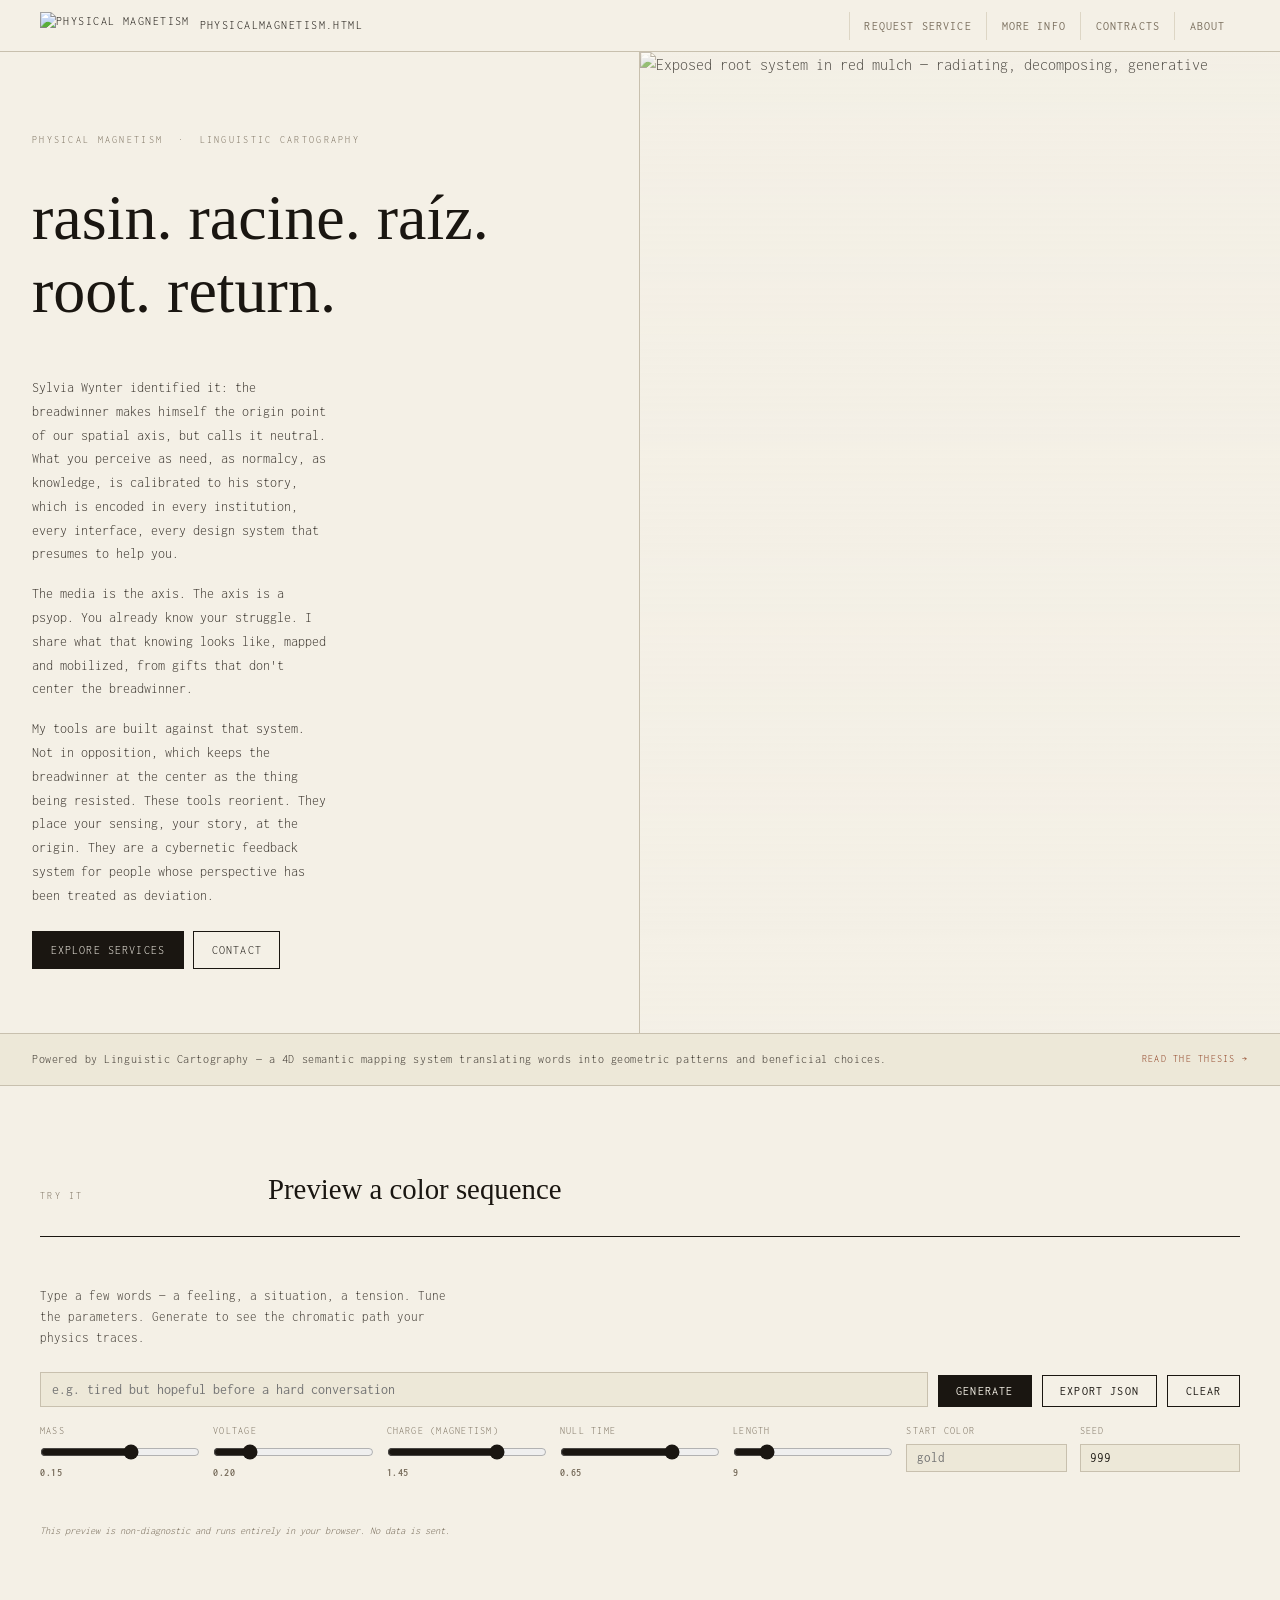
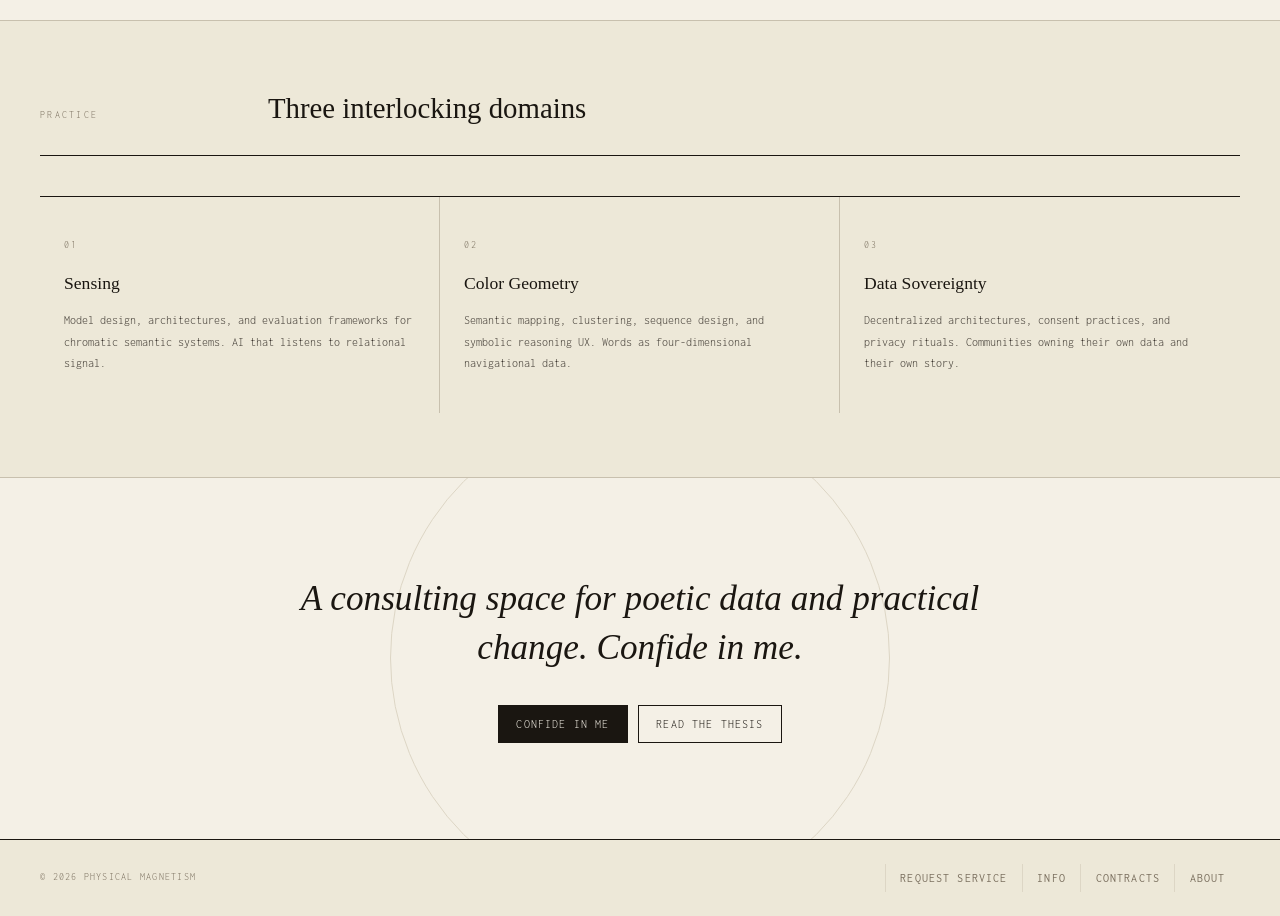
==== index.html @ ab00829f "Update index.html" ====
<!doctype html>
<html lang="en">
<head>
<meta charset="utf-8">
<title>Physical Magnetism — Linguistic Cartography for Co-Liberation</title>
<meta name="viewport" content="width=device-width, initial-scale=1">
<meta name="description" content="Cybernetic feedback systems and chromatic intelligence tools for bottom-up design. For researchers, cooperatives, and governance ecologies.">
<link rel="preconnect" href="https://fonts.googleapis.com">
<link rel="preconnect" href="https://fonts.gstatic.com" crossorigin>
<link href="https://fonts.googleapis.com/css2?family=Special+Elite&family=Inconsolata:wght@300;400;500;700&family=IM+Fell+English:ital@0;1&display=swap" rel="stylesheet">
<style>
  :root {
    --ink:        #1a1611;
    --ink-mid:    #3d3730;
    --ink-light:  #7a6f5e;
    --paper:      #f4f0e6;
    --paper-warm: #ede8d8;
    --rule:       #c8c0ae;
    --rule-thin:  #ddd6c5;
    --accent:     #8b3a1c;
    --accent-2:   #4a6741;
    --gap:        1px solid var(--rule-thin);
  }

  *, *::before, *::after { box-sizing: border-box; margin: 0; padding: 0; }
  html { font-size: 16px; background: var(--paper); color: var(--ink); scroll-behavior: smooth; }
  body { font-family: 'Inconsolata', monospace; font-weight: 300; line-height: 1.6; background: var(--paper); }

  /* ── HEADER ── */
  header { border-bottom: 1px solid var(--rule); padding: 0 2rem; }
  .header-inner {
    max-width: 1200px; margin: 0 auto;
    display: flex; align-items: center; justify-content: space-between; height: 3.2rem;
  }
  .logo {
    display: flex; align-items: center; gap: .6rem;
    text-decoration: none;
    font-family: 'Inconsolata', monospace; font-size: .75rem;
    letter-spacing: .12em; text-transform: uppercase; color: var(--ink);
  }
  .logo img { height: 28px; width: auto; }
  nav { display: flex; gap: 0; }
  .subnav { position: relative; }
  .subnavbtn, nav a {
    background: none; border: none; border-left: var(--gap);
    font-family: 'Inconsolata', monospace; font-size: .72rem;
    letter-spacing: .1em; text-transform: uppercase; color: var(--ink-light);
    cursor: pointer; padding: .5rem .9rem; text-decoration: none; display: block; white-space: nowrap;
  }
  .subnavbtn:hover, nav a:hover { color: var(--ink); }
  .subnav-content {
    display: none; position: absolute; top: 100%; left: 0;
    background: var(--paper-warm); border: 1px solid var(--rule); z-index: 99; min-width: 140px;
  }
  .subnav-content a { border-left: none; border-top: var(--gap); }
  .subnav:hover .subnav-content { display: block; }

  /* ── HOMEPAGE HERO ── */
  .home-hero {
    min-height: 88vh;
    display: grid;
    grid-template-columns: 1fr 1fr;
    border-bottom: 1px solid var(--rule);
    overflow: hidden;
    position: relative;
  }
  .home-hero-left {
    padding: 5rem 3rem 4rem 2rem;
    display: flex;
    flex-direction: column;
    justify-content: space-between;
    border-right: 1px solid var(--rule);
  }
  .home-hero-right {
    position: relative;
    overflow: hidden;
  }
  .home-hero-right img {
    width: 100%;
    height: 100%;
    object-fit: cover;
    object-position: center;
    filter: sepia(.3) contrast(1.05);
    opacity: .78;
  }
  .home-hero-right-overlay {
    position: absolute;
    inset: 0;
    background: linear-gradient(to bottom, rgba(244,240,230,.05) 0%, rgba(244,240,230,.55) 100%);
  }

  .home-label {
    font-size: .65rem; letter-spacing: .22em; text-transform: uppercase; color: var(--ink-light);
    margin-bottom: 2rem;
  }
  .home-hero h1 {
    font-family: 'IM Fell English', serif;
    font-size: clamp(2.2rem, 5vw, 4rem);
    font-weight: 400;
    line-height: 1.15;
    color: var(--ink);
  }
  .home-hero h1 em { font-style: italic; color: var(--accent); }

  .home-sub {
    margin-top: auto;
    padding-top: 3rem;
  }
  .home-sub p {
    font-size: .85rem;
    color: var(--ink-mid);
    line-height: 1.75;
    max-width: 42ch;
    margin-bottom: 1rem;
  }
  .btn {
    font-family: 'Inconsolata', monospace; font-size: .72rem;
    letter-spacing: .1em; text-transform: uppercase; text-decoration: none;
    padding: .55rem 1.1rem; border: 1px solid var(--ink); color: var(--ink);
    background: none; cursor: pointer; transition: background .15s, color .15s; display: inline-block;
  }
  .btn:hover { background: var(--ink); color: var(--paper); }
  .btn.primary { background: var(--ink); color: var(--paper); }
  .btn.primary:hover { background: var(--accent); border-color: var(--accent); }
  .cta-group { display: flex; flex-wrap: wrap; gap: .6rem; margin-top: 1.5rem; }

  /* ── THESIS BANNER ── */
  .thesis-band {
    border-bottom: 1px solid var(--rule);
    padding: 1rem 2rem;
    background: var(--paper-warm);
    display: flex;
    align-items: center;
    justify-content: space-between;
    gap: 2rem;
    flex-wrap: wrap;
  }
  .thesis-band p {
    font-size: .72rem;
    letter-spacing: .05em;
    color: var(--ink-mid);
  }
  .thesis-band a {
    font-size: .65rem;
    letter-spacing: .12em;
    text-transform: uppercase;
    color: var(--accent);
    text-decoration: none;
    white-space: nowrap;
  }
  .thesis-band a:hover { text-decoration: underline; }

  /* ── PREVIEW SECTION ── */
  .preview-section {
    padding: 5rem 2rem;
    border-bottom: 1px solid var(--rule);
  }
  .preview-inner { max-width: 1200px; margin: 0 auto; }
  .section-header {
    display: grid;
    grid-template-columns: 180px 1fr;
    gap: 3rem;
    align-items: baseline;
    margin-bottom: 3rem;
    padding-bottom: 1.5rem;
    border-bottom: 1px solid var(--ink);
  }
  .section-label {
    font-size: .65rem; letter-spacing: .22em; text-transform: uppercase; color: var(--ink-light);
  }
  .section-title {
    font-family: 'IM Fell English', serif;
    font-size: clamp(1.2rem, 2.5vw, 1.8rem);
    font-weight: 400;
    color: var(--ink);
  }

  /* oracle tool */
  .oracle-controls {
    display: grid;
    grid-template-columns: repeat(auto-fit, minmax(160px, 1fr));
    gap: .8rem;
    margin-bottom: 1.2rem;
  }
  label {
    display: flex; flex-direction: column;
    font-size: .65rem; letter-spacing: .12em; text-transform: uppercase;
    color: var(--ink-light); gap: .3rem;
  }
  input[type="range"] { width: 100%; accent-color: var(--ink); }
  input[type="text"], input[type="number"] {
    font-family: 'Inconsolata', monospace; font-size: .8rem;
    background: var(--paper-warm); border: 1px solid var(--rule);
    padding: .4rem .6rem; color: var(--ink); width: 100%;
  }
  input[type="text"]:focus, input[type="number"]:focus {
    outline: 1px solid var(--ink); border-color: var(--ink);
  }
  .input-row { display: flex; gap: .6rem; margin-bottom: 1rem; align-items: flex-end; }
  .input-row input[type="text"] { flex: 1; font-size: .85rem; padding: .55rem .7rem; }
  .val-badge {
    font-size: .65rem; color: var(--ink-light); font-weight: 700; letter-spacing: .05em;
  }
  #sequence {
    display: grid;
    grid-template-columns: repeat(11, 1fr);
    gap: 6px;
    margin-top: 1rem;
  }
  .seq-cell {
    height: 72px;
    border-radius: 3px;
    border: 1px solid rgba(0,0,0,.08);
    display: flex; align-items: flex-end; justify-content: center;
    padding-bottom: 6px;
  }
  .seq-cell span { font-size: .6rem; color: rgba(255,255,255,.7); text-shadow: 0 1px 2px rgba(0,0,0,.4); }
  #log {
    margin-top: .8rem; font-size: .65rem; color: var(--ink-light);
    white-space: pre-wrap; line-height: 1.7; max-height: 180px; overflow-y: auto;
  }
  .tool-note { font-size: .65rem; color: var(--ink-light); margin-top: .6rem; font-style: italic; }

  /* ── 3-COL INFO ── */
  .info-section {
    padding: 4rem 2rem;
    border-bottom: 1px solid var(--rule);
    background: var(--paper-warm);
  }
  .info-inner { max-width: 1200px; margin: 0 auto; }
  .info-grid {
    display: grid; grid-template-columns: repeat(3, 1fr); gap: 0;
    border-top: 1px solid var(--ink); margin-top: 2.5rem;
  }
  .info-card {
    padding: 2.5rem 1.5rem;
    border-right: 1px solid var(--rule);
  }
  .info-card:last-child { border-right: none; }
  .info-num {
    font-size: .62rem; letter-spacing: .2em; color: var(--ink-light); display: block; margin-bottom: 1rem;
  }
  .info-card h3 {
    font-family: 'IM Fell English', serif; font-size: 1.1rem; font-weight: 400;
    color: var(--ink); margin-bottom: .8rem;
  }
  .info-card p { font-size: .78rem; color: var(--ink-mid); line-height: 1.7; }

  /* ── BOTTOM CTA ── */
  .home-cta {
    padding: 6rem 2rem;
    text-align: center;
    position: relative;
    overflow: hidden;
  }
  /* Garnier-inspired geometry */
  .home-cta::before {
    content: '';
    position: absolute;
    left: 50%; top: 50%;
    transform: translate(-50%, -50%);
    width: 500px; height: 500px;
    border: 1px solid var(--rule-thin);
    border-radius: 50%;
    pointer-events: none;
  }
  .home-cta-text {
    font-family: 'IM Fell English', serif;
    font-size: clamp(1.3rem, 3vw, 2.2rem);
    font-weight: 400;
    font-style: italic;
    color: var(--ink);
    max-width: 680px;
    margin: 0 auto 2rem;
    line-height: 1.4;
    position: relative; z-index: 1;
  }
  .home-cta .cta-group { justify-content: center; position: relative; z-index: 1; }

  /* ── FOOTER ── */
  footer { border-top: 1px solid var(--ink); padding: 1.5rem 2rem; background: var(--paper-warm); }
  .footer-inner {
    max-width: 1200px; margin: 0 auto;
    display: flex; align-items: center; justify-content: space-between; flex-wrap: wrap; gap: 1rem;
  }
  .footer-meta { font-size: .65rem; letter-spacing: .12em; text-transform: uppercase; color: var(--ink-light); }
  footer nav { display: flex; flex-wrap: wrap; gap: 0; }

  /* ── RESPONSIVE ── */
  @media (max-width: 800px) {
    .home-hero { grid-template-columns: 1fr; min-height: auto; }
    .home-hero-right { height: 280px; }
    .home-hero-left { padding: 3rem 1.5rem; border-right: none; }
    .info-grid { grid-template-columns: 1fr; }
    .info-card { border-right: none; border-bottom: var(--gap); }
    .oracle-controls { grid-template-columns: 1fr 1fr; }
    .section-header { grid-template-columns: 1fr; gap: .5rem; }
  }

  /* fade-in entrance */
  @keyframes fadeUp { from { opacity: 0; transform: translateY(10px); } to { opacity: 1; transform: none; } }
  .home-label { animation: fadeUp .6s .1s both; }
  .home-hero h1 { animation: fadeUp .7s .2s both; }
  .home-sub { animation: fadeUp .7s .4s both; }
</style>
</head>
<body>

<!-- ── HEADER ── -->
<header>
  <div class="header-inner">
    <a class="logo" href="/physicalmagnetism.html/">
      <img src="./assets/img/la matriz root only.png" alt="Physical Magnetism">
      <span>physicalmagnetism.html</span>
    </a>
    <nav>
      <div class="subnav">
        <button class="subnavbtn">Request Service</button>
        <div class="subnav-content">
          <a href="/physicalmagnetism.html/consulting">Consulting</a>
        </div>
      </div>
      <div class="subnav">
        <button class="subnavbtn">More Info</button>
        <div class="subnav-content">
          <a href="/physicalmagnetism.html/api">API</a>
          <a href="/physicalmagnetism.html/thesis">Thesis</a>
        </div>
      </div>
      <div class="subnav">
        <button class="subnavbtn">Contracts</button>
        <div class="subnav-content">
          <a href="/physicalmagnetism.html/privacy">Privacy</a>
          <a href="/physicalmagnetism.html/terms">Terms</a>
          <a href="/physicalmagnetism.html/gnh-work-statement">Work Statement</a>
        </div>
      </div>
      <div class="subnav">
        <button class="subnavbtn">About</button>
        <div class="subnav-content">
          <a href="/physicalmagnetism.html/socials">Socials</a>
          <a href="/physicalmagnetism.html/contact">Contact</a>
        </div>
      </div>
    </nav>
  </div>
</header>

<!-- ── HERO ── -->
<section class="home-hero">
  <div class="home-hero-left">
    <div>
      <p class="home-label">Physical Magnetism &nbsp;·&nbsp; Linguistic Cartography</p>
      <h1>rasin. racine. raíz. root. return.</h1>
    </div>

    
 
    <div class="home-sub">
      <p>Sylvia Wynter identified it: the breadwinner makes himself the origin point of our spatial axis, but calls it neutral. What you perceive as need, as normalcy, as knowledge, is calibrated to his story, which is encoded in every institution, every interface, every design system that presumes to help you.</p>
      <p>The media is the axis. The axis is a psyop. You already know your struggle. I share what that knowing looks like, mapped and mobilized, from gifts that don't center the breadwinner.</p>
      <p>My tools are built against that system. Not in opposition, which keeps the breadwinner at the center as the thing being resisted. These tools reorient. They place your sensing, your story, at the origin. They are a cybernetic feedback system for people whose perspective has been treated as deviation.</p>
      <div class="cta-group">
        <a class="btn primary" href="/physicalmagnetism.html/consulting">Explore Services</a>
        <a class="btn" href="/physicalmagnetism.html/contact">Contact</a>
      </div>
    </div>
  </div>
  <div class="home-hero-right">
    <img src="./assets/img/root.jpeg" alt="Exposed root system in red mulch — radiating, decomposing, generative">
    <div class="home-hero-right-overlay"></div>
  </div>
</section>

<!-- ── THESIS BAND ── -->
<div class="thesis-band">
  <p>Powered by Linguistic Cartography — a 4D semantic mapping system translating words into geometric patterns and beneficial choices.</p>
  <a href="/physicalmagnetism.html/thesis">Read the Thesis →</a>
</div>

<!-- ── ORACLE PREVIEW ── -->
<section class="preview-section" id="preview">
  <div class="preview-inner">
    <div class="section-header">
      <span class="section-label">Try It</span>
      <h2 class="section-title">Preview a color sequence</h2>
    </div>

    <p style="font-size:.82rem; color:var(--ink-mid); margin-bottom:1.5rem; max-width:60ch;">
      Type a few words — a feeling, a situation, a tension. Tune the parameters. Generate to see the chromatic path your physics traces.
    </p>

    <div class="input-row">
      <input id="oracle-input" type="text" placeholder="e.g. tired but hopeful before a hard conversation" aria-label="Oracle input">
      <button class="btn primary" id="gen">Generate</button>
      <button class="btn" id="exportJson">Export JSON</button>
      <button class="btn" id="clear">Clear</button>
    </div>

    <div class="oracle-controls">
      <label>Mass<input id="mass" type="range" min="-1" max="1" step="0.05" value="0.15"><span class="val-badge" id="massVal">0.15</span></label>
      <label>Voltage<input id="voltage" type="range" min="0" max="1" step="0.05" value="0.20"><span class="val-badge" id="voltageVal">0.20</span></label>
      <label>Charge (magnetism)<input id="charge" type="range" min="0.1" max="2.0" step="0.05" value="1.45"><span class="val-badge" id="chargeVal">1.45</span></label>
      <label>Null Time<input id="nulltime" type="range" min="0" max="0.9" step="0.05" value="0.65"><span class="val-badge" id="nullVal">0.65</span></label>
      <label>Length<input id="length" type="range" min="4" max="32" step="1" value="9"><span class="val-badge" id="lenVal">9</span></label>
      <label>Start Color<input id="startColor" type="text" placeholder="gold"></label>
      <label>Seed<input id="seed" type="number" value="999" step="1" min="0" max="99999"></label>
    </div>

    <div id="sequence" aria-live="polite"></div>
    <pre id="log" class="meta"></pre>
    <p class="tool-note">This preview is non-diagnostic and runs entirely in your browser. No data is sent.</p>
  </div>
</section>

<!-- ── 3-COL INFO ── -->
<section class="info-section">
  <div class="info-inner">
    <div class="section-header" style="margin-bottom:0;">
      <span class="section-label">Practice</span>
      <h2 class="section-title">Three interlocking domains</h2>
    </div>
    <div class="info-grid">
      <div class="info-card">
        <span class="info-num">01</span>
        <h3>Sensing</h3>
        <p>Model design, architectures, and evaluation frameworks for chromatic semantic systems. AI that listens to relational signal.</p>
      </div>
      <div class="info-card">
        <span class="info-num">02</span>
        <h3>Color Geometry</h3>
        <p>Semantic mapping, clustering, sequence design, and symbolic reasoning UX. Words as four-dimensional navigational data.</p>
      </div>
      <div class="info-card">
        <span class="info-num">03</span>
        <h3>Data Sovereignty</h3>
        <p>Decentralized architectures, consent practices, and privacy rituals. Communities owning their own data and their own story.</p>
      </div>
    </div>
  </div>
</section>

<!-- ── CTA ── -->
<section class="home-cta">
  <p class="home-cta-text">A consulting space for poetic data and practical change. Confide in me.</p>
  <div class="cta-group">
    <a class="btn primary" href="/physicalmagnetism.html/consulting">Confide in me</a>
    <a class="btn" href="/physicalmagnetism.html/thesis">Read the thesis</a>
  </div>
</section>

<!-- ── FOOTER ── -->
<footer>
  <div class="footer-inner">
    <div class="footer-meta">© <span id="y"></span> Physical Magnetism</div>
    <nav>
      <div class="subnav">
        <button class="subnavbtn">Request Service</button>
        <div class="subnav-content"><a href="/physicalmagnetism.html/consulting">Consulting</a></div>
      </div>
      <div class="subnav">
        <button class="subnavbtn">Info</button>
        <div class="subnav-content">
          <a href="/physicalmagnetism.html/api">API</a>
          <a href="/physicalmagnetism.html/thesis">Thesis</a>
        </div>
      </div>
      <div class="subnav">
        <button class="subnavbtn">Contracts</button>
        <div class="subnav-content">
          <a href="/physicalmagnetism.html/privacy">Privacy</a>
          <a href="/physicalmagnetism.html/terms">Terms</a>
          <a href="/physicalmagnetism.html/gnh-work-statement">Work Statement</a>
        </div>
      </div>
      <div class="subnav">
        <button class="subnavbtn">About</button>
        <div class="subnav-content">
          <a href="/physicalmagnetism.html/socials">Socials</a>
          <a href="/physicalmagnetism.html/contact">Contact</a>
        </div>
      </div>
    </nav>
  </div>
</footer>

<script>
document.getElementById('y').textContent = new Date().getFullYear();

/* ── color engine (verbatim from original) ── */
const clamp = (x, a, b) => Math.min(b, Math.max(a, x));
function seededGen(seed){ let s = seed>>>0 || 1; return () => (s = (s*1664525 + 1013904223)>>>0)/4294967296; }
function rgbToHsv(r,g,b){
  r/=255; g/=255; b/=255;
  const mx=Math.max(r,g,b), mn=Math.min(r,g,b), d=mx-mn;
  let h=0;
  if(d!==0){ if(mx===r) h=((g-b)/d)%6; else if(mx===g) h=(b-r)/d+2; else h=(r-g)/d+4; h*=60; if(h<0) h+=360; }
  return [h, mx===0?0:d/mx, mx];
}
function hsvToRgb(h,s,v){
  h=(h%360+360)%360; const c=v*s, x=c*(1-Math.abs((h/60)%2-1)), m=v-c;
  let [r,g,b]=[0,0,0];
  if(h<60)[r,g,b]=[c,x,0]; else if(h<120)[r,g,b]=[x,c,0]; else if(h<180)[r,g,b]=[0,c,x];
  else if(h<240)[r,g,b]=[0,x,c]; else if(h<300)[r,g,b]=[x,0,c]; else[r,g,b]=[c,0,x];
  return [Math.round((r+m)*255),Math.round((g+m)*255),Math.round((b+m)*255)];
}
function applyMass([r,g,b],mass){ const [h,s,v]=rgbToHsv(r,g,b); return hsvToRgb(h,clamp(s*(1+.75*mass),0,1),clamp(v*(1+.5*mass),0,1)); }
function jaccard(a,b){ const A=new Set(a),B=new Set(b),U=new Set([...A,...B]).size,I=[...A].filter(x=>B.has(x)).length; return U?I/U:0; }
function hex(c){ return '#'+c.map(v=>v.toString(16).padStart(2,'0')).join(''); }

const SEM=[
  {name:'grey',rgb:[170,170,170],sent:.50,words:['precary','apposite']},
  {name:'pink',rgb:[250,0,90],sent:.62,words:['ambitious','exquisite']},
  {name:'gold',rgb:[250,200,0],sent:.00,words:['technocracy','lotiform']},
  {name:'nude',rgb:[250,180,120],sent:.55,words:['unextenuable','deft']},
  {name:'orange',rgb:[250,110,0],sent:.95,words:['blurry','artesian']},
  {name:'white',rgb:[255,255,255],sent:.00,words:['analeptical']},
  {name:'blue',rgb:[0,0,255],sent:.90,words:['photopathy','intelligent']},
  {name:'green',rgb:[0,255,0],sent:.65,words:['bulbous','heroic']},
  {name:'red',rgb:[255,0,0],sent:.45,words:['apophantic','candid']},
  {name:'black',rgb:[0,0,0],sent:.00,words:['swabble']},
  {name:'brown',rgb:[180,50,0],sent:.44,words:['notable','submissive']},
  {name:'yellow',rgb:[255,255,0],sent:.50,words:['authority']},
  {name:'purple',rgb:[180,50,255],sent:.68,words:['brave','imaginative']},
];
const maxAbs=Math.max(...SEM.map(s=>Math.abs(s.sent)));
SEM.forEach(s=>s.sentN=maxAbs?(s.sent/maxAbs):0);

function similarity(i,j,alpha=.6){ const ds=Math.abs(SEM[i].sentN-SEM[j].sentN); return alpha*(1-ds)+(1-alpha)*jaccard(SEM[i].words,SEM[j].words); }
function neutralIdx(){ const set=new Set(['grey','gray','white','nude','beige']); let idx=SEM.map((c,i)=>set.has(c.name)?i:-1).filter(i=>i>=0); if(!idx.length){ idx=SEM.map((c,i)=>[i,Math.abs(c.sentN)]).sort((a,b)=>a[1]-b[1]).map(x=>x[0]).slice(0,5); } return idx; }
function chooseNext(cur,charge,rng){ const sims=SEM.map((_,j)=>similarity(cur,j)); const attr=sims.map((s,k)=>k===cur?0:charge/Math.max(1-s,1e-3)); const wSum=attr.reduce((a,b)=>a+Math.max(0,b),0); if(!wSum) return Math.floor(rng()*SEM.length); let r=rng()*wSum; for(let j=0;j<attr.length;j++){ r-=Math.max(0,attr[j]); if(r<=0) return j; } return SEM.length-1; }
function generate({length=11,seed=7,mass=.15,voltage=.2,charge=1.45,nullTime=.65,startColor=''}={}){
  const rng=seededGen(seed); let start=SEM.findIndex(c=>c.name===String(startColor).trim().toLowerCase()); if(start<0) start=SEM.map((c,i)=>[i,Math.abs(c.sentN)]).sort((a,b)=>a[1]-b[1])[0][0]; const neutrals=neutralIdx(); const seq=[]; let cur=start;
  for(let t=0;t<length;t++){ const row=SEM[cur]; seq.push({t,name:row.name,rgb:applyMass(row.rgb,mass),sentiment:row.sent,words:row.words}); const pRest=nullTime*(1-Math.abs(row.sentN)); if(rng()<pRest){ const ni=neutrals[Math.floor(rng()*neutrals.length)]; const nr=SEM[ni]; seq.push({t:t+.5,name:nr.name,rgb:applyMass(nr.rgb,mass*.2),sentiment:nr.sent,words:nr.words,rest:true}); } cur=chooseNext(cur,charge*(1+.4*voltage),rng); }
  return seq;
}

const el=id=>document.getElementById(id);
const seqEl=el('sequence'),logEl=el('log');
const mass=el('mass'),voltage=el('voltage'),charge=el('charge'),nulltime=el('nulltime'),len=el('length'),seed=el('seed'),startColor=el('startColor'),input=el('oracle-input');

function syncVals(){
  el('massVal').textContent=Number(mass.value).toFixed(2);
  el('voltageVal').textContent=Number(voltage.value).toFixed(2);
  el('chargeVal').textContent=Number(charge.value).toFixed(2);
  el('nullVal').textContent=Number(nulltime.value).toFixed(2);
  el('lenVal').textContent=String(len.value);
}
['input','change'].forEach(e=>[mass,voltage,charge,nulltime,len].forEach(c=>c.addEventListener(e,syncVals)));
syncVals();

let lastSeq=null;
function render(seq){
  lastSeq=seq;
  seqEl.style.gridTemplateColumns=`repeat(${Math.max(11,seq.length)},1fr)`;
  seqEl.innerHTML='';
  seq.forEach((s,i)=>{
    const cell=document.createElement('div');
    cell.className='seq-cell';
    cell.style.background=hex(s.rgb);
    cell.title=`${i+1} — ${s.name}${s.rest?' (rest)':''} — S ${s.sentiment.toFixed(2)}`;
    const cap=document.createElement('span');
    cap.textContent=i+1;
    cell.appendChild(cap);
    seqEl.appendChild(cell);
  });
  logEl.textContent=seq.slice(0,20).map((s,i)=>`${String(i).padStart(2,'0')} — ${s.name}${s.rest?' (rest)':''} — ${hex(s.rgb)}`).join('\n');
}
function run(){
  const seedFromText=txt=>{ let h=2166136261>>>0; for(let i=0;i<txt.length;i++){h^=txt.charCodeAt(i);h=Math.imul(h,16777619);} return h>>>0; };
  const seedVal=String(seed.value||'').trim().length?Number(seed.value):seedFromText(input.value||'');
  render(generate({length:Number(len.value),seed:seedVal,mass:Number(mass.value),voltage:Number(voltage.value),charge:Number(charge.value),nullTime:Number(nulltime.value),startColor:startColor.value||''}));
}
el('gen').addEventListener('click',run);
input.addEventListener('keydown',e=>{if(e.key==='Enter')run();});
el('clear').addEventListener('click',()=>{seqEl.innerHTML='';logEl.textContent='';input.value='';lastSeq=null;});
el('exportJson').addEventListener('click',()=>{
  if(!lastSeq){logEl.textContent='Generate a sequence first.';return;}
  const s=JSON.stringify({version:1,engine:'magnetism-to-color(js)',sequence:lastSeq},null,2);
  navigator.clipboard?.writeText(s).catch(()=>{});
  const blob=new Blob([s],{type:'application/json'});
  const url=URL.createObjectURL(blob);
  const a=document.createElement('a');a.href=url;a.download='lamatriz_sequence.json';
  document.body.appendChild(a);a.click();a.remove();URL.revokeObjectURL(url);
  logEl.textContent='Exported JSON (copied to clipboard + downloaded).';
});
</script>
</body>
</html>
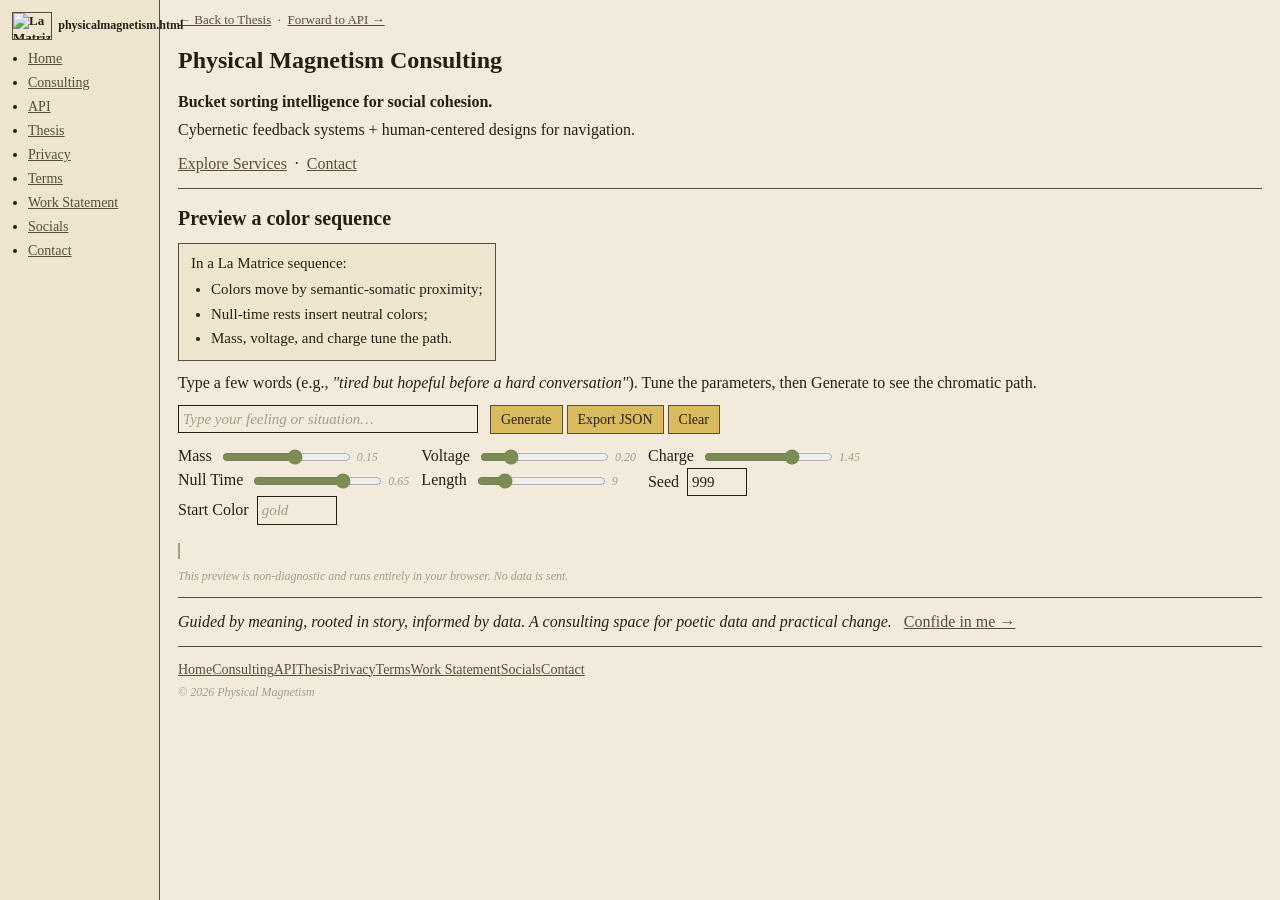
==== commit 2af35c61: "Update index.html" ====
--- a/index.html
+++ b/index.html
@@ -1,495 +1,131 @@
-<!doctype html>
+<!DOCTYPE html>
 <html lang="en">
 <head>
-<meta charset="utf-8">
-<title>Physical Magnetism — Linguistic Cartography for Co-Liberation</title>
-<meta name="viewport" content="width=device-width, initial-scale=1">
-<meta name="description" content="Cybernetic feedback systems and chromatic intelligence tools for bottom-up design. For researchers, cooperatives, and governance ecologies.">
-<link rel="preconnect" href="https://fonts.googleapis.com">
-<link rel="preconnect" href="https://fonts.gstatic.com" crossorigin>
-<link href="https://fonts.googleapis.com/css2?family=Special+Elite&family=Inconsolata:wght@300;400;500;700&family=IM+Fell+English:ital@0;1&display=swap" rel="stylesheet">
-<style>
-  :root {
-    --ink:        #1a1611;
-    --ink-mid:    #3d3730;
-    --ink-light:  #7a6f5e;
-    --paper:      #f4f0e6;
-    --paper-warm: #ede8d8;
-    --rule:       #c8c0ae;
-    --rule-thin:  #ddd6c5;
-    --accent:     #8b3a1c;
-    --accent-2:   #4a6741;
-    --gap:        1px solid var(--rule-thin);
-  }
-
-  *, *::before, *::after { box-sizing: border-box; margin: 0; padding: 0; }
-  html { font-size: 16px; background: var(--paper); color: var(--ink); scroll-behavior: smooth; }
-  body { font-family: 'Inconsolata', monospace; font-weight: 300; line-height: 1.6; background: var(--paper); }
-
-  /* ── HEADER ── */
-  header { border-bottom: 1px solid var(--rule); padding: 0 2rem; }
-  .header-inner {
-    max-width: 1200px; margin: 0 auto;
-    display: flex; align-items: center; justify-content: space-between; height: 3.2rem;
-  }
-  .logo {
-    display: flex; align-items: center; gap: .6rem;
-    text-decoration: none;
-    font-family: 'Inconsolata', monospace; font-size: .75rem;
-    letter-spacing: .12em; text-transform: uppercase; color: var(--ink);
-  }
-  .logo img { height: 28px; width: auto; }
-  nav { display: flex; gap: 0; }
-  .subnav { position: relative; }
-  .subnavbtn, nav a {
-    background: none; border: none; border-left: var(--gap);
-    font-family: 'Inconsolata', monospace; font-size: .72rem;
-    letter-spacing: .1em; text-transform: uppercase; color: var(--ink-light);
-    cursor: pointer; padding: .5rem .9rem; text-decoration: none; display: block; white-space: nowrap;
-  }
-  .subnavbtn:hover, nav a:hover { color: var(--ink); }
-  .subnav-content {
-    display: none; position: absolute; top: 100%; left: 0;
-    background: var(--paper-warm); border: 1px solid var(--rule); z-index: 99; min-width: 140px;
-  }
-  .subnav-content a { border-left: none; border-top: var(--gap); }
-  .subnav:hover .subnav-content { display: block; }
-
-  /* ── HOMEPAGE HERO ── */
-  .home-hero {
-    min-height: 88vh;
-    display: grid;
-    grid-template-columns: 1fr 1fr;
-    border-bottom: 1px solid var(--rule);
-    overflow: hidden;
-    position: relative;
-  }
-  .home-hero-left {
-    padding: 5rem 3rem 4rem 2rem;
-    display: flex;
-    flex-direction: column;
-    justify-content: space-between;
-    border-right: 1px solid var(--rule);
-  }
-  .home-hero-right {
-    position: relative;
-    overflow: hidden;
-  }
-  .home-hero-right img {
-    width: 100%;
-    height: 100%;
-    object-fit: cover;
-    object-position: center;
-    filter: sepia(.3) contrast(1.05);
-    opacity: .78;
-  }
-  .home-hero-right-overlay {
-    position: absolute;
-    inset: 0;
-    background: linear-gradient(to bottom, rgba(244,240,230,.05) 0%, rgba(244,240,230,.55) 100%);
-  }
-
-  .home-label {
-    font-size: .65rem; letter-spacing: .22em; text-transform: uppercase; color: var(--ink-light);
-    margin-bottom: 2rem;
-  }
-  .home-hero h1 {
-    font-family: 'IM Fell English', serif;
-    font-size: clamp(2.2rem, 5vw, 4rem);
-    font-weight: 400;
-    line-height: 1.15;
-    color: var(--ink);
-  }
-  .home-hero h1 em { font-style: italic; color: var(--accent); }
-
-  .home-sub {
-    margin-top: auto;
-    padding-top: 3rem;
-  }
-  .home-sub p {
-    font-size: .85rem;
-    color: var(--ink-mid);
-    line-height: 1.75;
-    max-width: 42ch;
-    margin-bottom: 1rem;
-  }
-  .btn {
-    font-family: 'Inconsolata', monospace; font-size: .72rem;
-    letter-spacing: .1em; text-transform: uppercase; text-decoration: none;
-    padding: .55rem 1.1rem; border: 1px solid var(--ink); color: var(--ink);
-    background: none; cursor: pointer; transition: background .15s, color .15s; display: inline-block;
-  }
-  .btn:hover { background: var(--ink); color: var(--paper); }
-  .btn.primary { background: var(--ink); color: var(--paper); }
-  .btn.primary:hover { background: var(--accent); border-color: var(--accent); }
-  .cta-group { display: flex; flex-wrap: wrap; gap: .6rem; margin-top: 1.5rem; }
-
-  /* ── THESIS BANNER ── */
-  .thesis-band {
-    border-bottom: 1px solid var(--rule);
-    padding: 1rem 2rem;
-    background: var(--paper-warm);
-    display: flex;
-    align-items: center;
-    justify-content: space-between;
-    gap: 2rem;
-    flex-wrap: wrap;
-  }
-  .thesis-band p {
-    font-size: .72rem;
-    letter-spacing: .05em;
-    color: var(--ink-mid);
-  }
-  .thesis-band a {
-    font-size: .65rem;
-    letter-spacing: .12em;
-    text-transform: uppercase;
-    color: var(--accent);
-    text-decoration: none;
-    white-space: nowrap;
-  }
-  .thesis-band a:hover { text-decoration: underline; }
-
-  /* ── PREVIEW SECTION ── */
-  .preview-section {
-    padding: 5rem 2rem;
-    border-bottom: 1px solid var(--rule);
-  }
-  .preview-inner { max-width: 1200px; margin: 0 auto; }
-  .section-header {
-    display: grid;
-    grid-template-columns: 180px 1fr;
-    gap: 3rem;
-    align-items: baseline;
-    margin-bottom: 3rem;
-    padding-bottom: 1.5rem;
-    border-bottom: 1px solid var(--ink);
-  }
-  .section-label {
-    font-size: .65rem; letter-spacing: .22em; text-transform: uppercase; color: var(--ink-light);
-  }
-  .section-title {
-    font-family: 'IM Fell English', serif;
-    font-size: clamp(1.2rem, 2.5vw, 1.8rem);
-    font-weight: 400;
-    color: var(--ink);
-  }
-
-  /* oracle tool */
-  .oracle-controls {
-    display: grid;
-    grid-template-columns: repeat(auto-fit, minmax(160px, 1fr));
-    gap: .8rem;
-    margin-bottom: 1.2rem;
-  }
-  label {
-    display: flex; flex-direction: column;
-    font-size: .65rem; letter-spacing: .12em; text-transform: uppercase;
-    color: var(--ink-light); gap: .3rem;
-  }
-  input[type="range"] { width: 100%; accent-color: var(--ink); }
-  input[type="text"], input[type="number"] {
-    font-family: 'Inconsolata', monospace; font-size: .8rem;
-    background: var(--paper-warm); border: 1px solid var(--rule);
-    padding: .4rem .6rem; color: var(--ink); width: 100%;
-  }
-  input[type="text"]:focus, input[type="number"]:focus {
-    outline: 1px solid var(--ink); border-color: var(--ink);
-  }
-  .input-row { display: flex; gap: .6rem; margin-bottom: 1rem; align-items: flex-end; }
-  .input-row input[type="text"] { flex: 1; font-size: .85rem; padding: .55rem .7rem; }
-  .val-badge {
-    font-size: .65rem; color: var(--ink-light); font-weight: 700; letter-spacing: .05em;
-  }
-  #sequence {
-    display: grid;
-    grid-template-columns: repeat(11, 1fr);
-    gap: 6px;
-    margin-top: 1rem;
-  }
-  .seq-cell {
-    height: 72px;
-    border-radius: 3px;
-    border: 1px solid rgba(0,0,0,.08);
-    display: flex; align-items: flex-end; justify-content: center;
-    padding-bottom: 6px;
-  }
-  .seq-cell span { font-size: .6rem; color: rgba(255,255,255,.7); text-shadow: 0 1px 2px rgba(0,0,0,.4); }
-  #log {
-    margin-top: .8rem; font-size: .65rem; color: var(--ink-light);
-    white-space: pre-wrap; line-height: 1.7; max-height: 180px; overflow-y: auto;
-  }
-  .tool-note { font-size: .65rem; color: var(--ink-light); margin-top: .6rem; font-style: italic; }
-
-  /* ── 3-COL INFO ── */
-  .info-section {
-    padding: 4rem 2rem;
-    border-bottom: 1px solid var(--rule);
-    background: var(--paper-warm);
-  }
-  .info-inner { max-width: 1200px; margin: 0 auto; }
-  .info-grid {
-    display: grid; grid-template-columns: repeat(3, 1fr); gap: 0;
-    border-top: 1px solid var(--ink); margin-top: 2.5rem;
-  }
-  .info-card {
-    padding: 2.5rem 1.5rem;
-    border-right: 1px solid var(--rule);
-  }
-  .info-card:last-child { border-right: none; }
-  .info-num {
-    font-size: .62rem; letter-spacing: .2em; color: var(--ink-light); display: block; margin-bottom: 1rem;
-  }
-  .info-card h3 {
-    font-family: 'IM Fell English', serif; font-size: 1.1rem; font-weight: 400;
-    color: var(--ink); margin-bottom: .8rem;
-  }
-  .info-card p { font-size: .78rem; color: var(--ink-mid); line-height: 1.7; }
-
-  /* ── BOTTOM CTA ── */
-  .home-cta {
-    padding: 6rem 2rem;
-    text-align: center;
-    position: relative;
-    overflow: hidden;
-  }
-  /* Garnier-inspired geometry */
-  .home-cta::before {
-    content: '';
-    position: absolute;
-    left: 50%; top: 50%;
-    transform: translate(-50%, -50%);
-    width: 500px; height: 500px;
-    border: 1px solid var(--rule-thin);
-    border-radius: 50%;
-    pointer-events: none;
-  }
-  .home-cta-text {
-    font-family: 'IM Fell English', serif;
-    font-size: clamp(1.3rem, 3vw, 2.2rem);
-    font-weight: 400;
-    font-style: italic;
-    color: var(--ink);
-    max-width: 680px;
-    margin: 0 auto 2rem;
-    line-height: 1.4;
-    position: relative; z-index: 1;
-  }
-  .home-cta .cta-group { justify-content: center; position: relative; z-index: 1; }
-
-  /* ── FOOTER ── */
-  footer { border-top: 1px solid var(--ink); padding: 1.5rem 2rem; background: var(--paper-warm); }
-  .footer-inner {
-    max-width: 1200px; margin: 0 auto;
-    display: flex; align-items: center; justify-content: space-between; flex-wrap: wrap; gap: 1rem;
-  }
-  .footer-meta { font-size: .65rem; letter-spacing: .12em; text-transform: uppercase; color: var(--ink-light); }
-  footer nav { display: flex; flex-wrap: wrap; gap: 0; }
-
-  /* ── RESPONSIVE ── */
-  @media (max-width: 800px) {
-    .home-hero { grid-template-columns: 1fr; min-height: auto; }
-    .home-hero-right { height: 280px; }
-    .home-hero-left { padding: 3rem 1.5rem; border-right: none; }
-    .info-grid { grid-template-columns: 1fr; }
-    .info-card { border-right: none; border-bottom: var(--gap); }
-    .oracle-controls { grid-template-columns: 1fr 1fr; }
-    .section-header { grid-template-columns: 1fr; gap: .5rem; }
-  }
-
-  /* fade-in entrance */
-  @keyframes fadeUp { from { opacity: 0; transform: translateY(10px); } to { opacity: 1; transform: none; } }
-  .home-label { animation: fadeUp .6s .1s both; }
-  .home-hero h1 { animation: fadeUp .7s .2s both; }
-  .home-sub { animation: fadeUp .7s .4s both; }
-</style>
+  <meta charset="UTF-8">
+  <meta name="viewport" content="width=device-width, initial-scale=1.0">
+  <title>Physical Magnetism Consulting</title>
+  <link rel="stylesheet" href="https://cdnjs.cloudflare.com/ajax/libs/font-awesome/4.7.0/css/font-awesome.min.css">
+  <link rel="stylesheet" href="assets/css/style.css">
 </head>
 <body>
 
-<!-- ── HEADER ── -->
-<header>
-  <div class="header-inner">
+<div class="page-wrap">
+
+  <!-- SIDEBAR NAV -->
+  <header>
     <a class="logo" href="/physicalmagnetism.html/">
-      <img src="./assets/img/la matriz root only.png" alt="Physical Magnetism">
+      <img src="./assets/img/la matriz root only.png" alt="La Matriz logo">
       <span>physicalmagnetism.html</span>
     </a>
-    <nav>
-      <div class="subnav">
-        <button class="subnavbtn">Request Service</button>
-        <div class="subnav-content">
-          <a href="/physicalmagnetism.html/consulting">Consulting</a>
-        </div>
-      </div>
-      <div class="subnav">
-        <button class="subnavbtn">More Info</button>
-        <div class="subnav-content">
-          <a href="/physicalmagnetism.html/api">API</a>
-          <a href="/physicalmagnetism.html/thesis">Thesis</a>
-        </div>
-      </div>
-      <div class="subnav">
-        <button class="subnavbtn">Contracts</button>
-        <div class="subnav-content">
-          <a href="/physicalmagnetism.html/privacy">Privacy</a>
-          <a href="/physicalmagnetism.html/terms">Terms</a>
-          <a href="/physicalmagnetism.html/gnh-work-statement">Work Statement</a>
-        </div>
-      </div>
-      <div class="subnav">
-        <button class="subnavbtn">About</button>
-        <div class="subnav-content">
-          <a href="/physicalmagnetism.html/socials">Socials</a>
-          <a href="/physicalmagnetism.html/contact">Contact</a>
-        </div>
-      </div>
-    </nav>
-  </div>
-</header>
-
-<!-- ── HERO ── -->
-<section class="home-hero">
-  <div class="home-hero-left">
-    <div>
-      <p class="home-label">Physical Magnetism &nbsp;·&nbsp; Linguistic Cartography</p>
-      <h1>rasin. racine. raíz. root. return.</h1>
+    <ul id="primaryNav">
+      <li><a href="/physicalmagnetism.html/">Home</a></li>
+      <li><a href="/physicalmagnetism.html/consulting">Consulting</a></li>
+      <li><a href="/physicalmagnetism.html/api">API</a></li>
+      <li><a href="/physicalmagnetism.html/thesis">Thesis</a></li>
+      <li><a href="/physicalmagnetism.html/privacy">Privacy</a></li>
+      <li><a href="/physicalmagnetism.html/terms">Terms</a></li>
+      <li><a href="/physicalmagnetism.html/gnh-work-statement">Work Statement</a></li>
+      <li><a href="/physicalmagnetism.html/socials">Socials</a></li>
+      <li><a href="/physicalmagnetism.html/contact">Contact</a></li>
+    </ul>
+  </header>
+
+  <!-- MAIN CONTENT -->
+  <main>
+
+    <div class="breadcrumb">
+      <a href="/physicalmagnetism.html/thesis">← Back to Thesis</a>
+      &nbsp;·&nbsp;
+      <a href="/physicalmagnetism.html/api">Forward to API →</a>
     </div>
 
-    
- 
-    <div class="home-sub">
-      <p>Sylvia Wynter identified it: the breadwinner makes himself the origin point of our spatial axis, but calls it neutral. What you perceive as need, as normalcy, as knowledge, is calibrated to his story, which is encoded in every institution, every interface, every design system that presumes to help you.</p>
-      <p>The media is the axis. The axis is a psyop. You already know your struggle. I share what that knowing looks like, mapped and mobilized, from gifts that don't center the breadwinner.</p>
-      <p>My tools are built against that system. Not in opposition, which keeps the breadwinner at the center as the thing being resisted. These tools reorient. They place your sensing, your story, at the origin. They are a cybernetic feedback system for people whose perspective has been treated as deviation.</p>
-      <div class="cta-group">
-        <a class="btn primary" href="/physicalmagnetism.html/consulting">Explore Services</a>
-        <a class="btn" href="/physicalmagnetism.html/contact">Contact</a>
-      </div>
+    <h1>Physical Magnetism Consulting</h1>
+    <h3>Bucket sorting intelligence for social cohesion.</h3>
+    <p>Cybernetic feedback systems + human-centered designs for navigation.</p>
+
+    <p>
+      <a href="/physicalmagnetism.html/consulting">Explore Services</a>
+      &nbsp;·&nbsp;
+      <a href="/physicalmagnetism.html/contact">Contact</a>
+    </p>
+
+    <hr>
+
+    <h2>Preview a color sequence</h2>
+
+    <div class="infobox">
+      In a La Matrice sequence:
+      <ul>
+        <li>Colors move by semantic-somatic proximity;</li>
+        <li>Null-time rests insert neutral colors;</li>
+        <li>Mass, voltage, and charge tune the path.</li>
+      </ul>
     </div>
-  </div>
-  <div class="home-hero-right">
-    <img src="./assets/img/root.jpeg" alt="Exposed root system in red mulch — radiating, decomposing, generative">
-    <div class="home-hero-right-overlay"></div>
-  </div>
-</section>
-
-<!-- ── THESIS BAND ── -->
-<div class="thesis-band">
-  <p>Powered by Linguistic Cartography — a 4D semantic mapping system translating words into geometric patterns and beneficial choices.</p>
-  <a href="/physicalmagnetism.html/thesis">Read the Thesis →</a>
-</div>
-
-<!-- ── ORACLE PREVIEW ── -->
-<section class="preview-section" id="preview">
-  <div class="preview-inner">
-    <div class="section-header">
-      <span class="section-label">Try It</span>
-      <h2 class="section-title">Preview a color sequence</h2>
-    </div>
-
-    <p style="font-size:.82rem; color:var(--ink-mid); margin-bottom:1.5rem; max-width:60ch;">
-      Type a few words — a feeling, a situation, a tension. Tune the parameters. Generate to see the chromatic path your physics traces.
+
+    <p>Type a few words (e.g., <i>"tired but hopeful before a hard conversation"</i>).
+    Tune the parameters, then Generate to see the chromatic path.</p>
+
+    <p>
+      <input id="oracle-input" type="text" placeholder="Type your feeling or situation…" style="width:300px">
+      &nbsp;
+      <button id="gen">Generate</button>
+      <button id="exportJson">Export JSON</button>
+      <button id="clear">Clear</button>
     </p>
 
-    <div class="input-row">
-      <input id="oracle-input" type="text" placeholder="e.g. tired but hopeful before a hard conversation" aria-label="Oracle input">
-      <button class="btn primary" id="gen">Generate</button>
-      <button class="btn" id="exportJson">Export JSON</button>
-      <button class="btn" id="clear">Clear</button>
-    </div>
-
-    <div class="oracle-controls">
-      <label>Mass<input id="mass" type="range" min="-1" max="1" step="0.05" value="0.15"><span class="val-badge" id="massVal">0.15</span></label>
-      <label>Voltage<input id="voltage" type="range" min="0" max="1" step="0.05" value="0.20"><span class="val-badge" id="voltageVal">0.20</span></label>
-      <label>Charge (magnetism)<input id="charge" type="range" min="0.1" max="2.0" step="0.05" value="1.45"><span class="val-badge" id="chargeVal">1.45</span></label>
-      <label>Null Time<input id="nulltime" type="range" min="0" max="0.9" step="0.05" value="0.65"><span class="val-badge" id="nullVal">0.65</span></label>
-      <label>Length<input id="length" type="range" min="4" max="32" step="1" value="9"><span class="val-badge" id="lenVal">9</span></label>
-      <label>Start Color<input id="startColor" type="text" placeholder="gold"></label>
-      <label>Seed<input id="seed" type="number" value="999" step="1" min="0" max="99999"></label>
-    </div>
-
-    <div id="sequence" aria-live="polite"></div>
-    <pre id="log" class="meta"></pre>
-    <p class="tool-note">This preview is non-diagnostic and runs entirely in your browser. No data is sent.</p>
-  </div>
-</section>
-
-<!-- ── 3-COL INFO ── -->
-<section class="info-section">
-  <div class="info-inner">
-    <div class="section-header" style="margin-bottom:0;">
-      <span class="section-label">Practice</span>
-      <h2 class="section-title">Three interlocking domains</h2>
-    </div>
-    <div class="info-grid">
-      <div class="info-card">
-        <span class="info-num">01</span>
-        <h3>Sensing</h3>
-        <p>Model design, architectures, and evaluation frameworks for chromatic semantic systems. AI that listens to relational signal.</p>
-      </div>
-      <div class="info-card">
-        <span class="info-num">02</span>
-        <h3>Color Geometry</h3>
-        <p>Semantic mapping, clustering, sequence design, and symbolic reasoning UX. Words as four-dimensional navigational data.</p>
-      </div>
-      <div class="info-card">
-        <span class="info-num">03</span>
-        <h3>Data Sovereignty</h3>
-        <p>Decentralized architectures, consent practices, and privacy rituals. Communities owning their own data and their own story.</p>
-      </div>
-    </div>
-  </div>
-</section>
-
-<!-- ── CTA ── -->
-<section class="home-cta">
-  <p class="home-cta-text">A consulting space for poetic data and practical change. Confide in me.</p>
-  <div class="cta-group">
-    <a class="btn primary" href="/physicalmagnetism.html/consulting">Confide in me</a>
-    <a class="btn" href="/physicalmagnetism.html/thesis">Read the thesis</a>
-  </div>
-</section>
-
-<!-- ── FOOTER ── -->
-<footer>
-  <div class="footer-inner">
-    <div class="footer-meta">© <span id="y"></span> Physical Magnetism</div>
-    <nav>
-      <div class="subnav">
-        <button class="subnavbtn">Request Service</button>
-        <div class="subnav-content"><a href="/physicalmagnetism.html/consulting">Consulting</a></div>
-      </div>
-      <div class="subnav">
-        <button class="subnavbtn">Info</button>
-        <div class="subnav-content">
-          <a href="/physicalmagnetism.html/api">API</a>
-          <a href="/physicalmagnetism.html/thesis">Thesis</a>
-        </div>
-      </div>
-      <div class="subnav">
-        <button class="subnavbtn">Contracts</button>
-        <div class="subnav-content">
-          <a href="/physicalmagnetism.html/privacy">Privacy</a>
-          <a href="/physicalmagnetism.html/terms">Terms</a>
-          <a href="/physicalmagnetism.html/gnh-work-statement">Work Statement</a>
-        </div>
-      </div>
-      <div class="subnav">
-        <button class="subnavbtn">About</button>
-        <div class="subnav-content">
-          <a href="/physicalmagnetism.html/socials">Socials</a>
-          <a href="/physicalmagnetism.html/contact">Contact</a>
-        </div>
-      </div>
-    </nav>
-  </div>
-</footer>
+    <table>
+      <tr>
+        <td><label>Mass &nbsp;<input id="mass" type="range" min="-1" max="1" step="0.05" value="0.15"> <span class="meta" id="massVal">0.15</span></label></td>
+        <td>&nbsp;&nbsp;&nbsp;</td>
+        <td><label>Voltage &nbsp;<input id="voltage" type="range" min="0" max="1" step="0.05" value="0.20"> <span class="meta" id="voltageVal">0.20</span></label></td>
+        <td>&nbsp;&nbsp;&nbsp;</td>
+        <td><label>Charge &nbsp;<input id="charge" type="range" min="0.1" max="2.0" step="0.05" value="1.45"> <span class="meta" id="chargeVal">1.45</span></label></td>
+      </tr>
+      <tr>
+        <td><label>Null Time &nbsp;<input id="nulltime" type="range" min="0" max="0.9" step="0.05" value="0.65"> <span class="meta" id="nullVal">0.65</span></label></td>
+        <td>&nbsp;&nbsp;&nbsp;</td>
+        <td><label>Length &nbsp;<input id="length" type="range" min="4" max="32" step="1" value="9"> <span class="meta" id="lenVal">9</span></label></td>
+        <td>&nbsp;&nbsp;&nbsp;</td>
+        <td><label>Seed &nbsp;<input id="seed" type="number" value="999" step="1" min="0" max="99999" style="width:60px"></label></td>
+      </tr>
+      <tr>
+        <td colspan="5"><label>Start Color &nbsp;<input id="startColor" type="text" placeholder="gold" style="width:80px"></label></td>
+      </tr>
+    </table>
+
+    <div id="sequence" style="margin-top:10px;display:flex;flex-wrap:wrap;gap:3px;" aria-live="polite"></div>
+    <pre id="log" class="meta" style="margin-top:8px;"></pre>
+    <p class="meta">This preview is non-diagnostic and runs entirely in your browser. No data is sent.</p>
+
+    <hr>
+
+    <p><i>Guided by meaning, rooted in story, informed by data. A consulting space for poetic data and practical change.</i>
+    &nbsp; <a href="/physicalmagnetism.html/consulting">Confide in me →</a></p>
+
+    <!-- Repeated nav at bottom, JILA style -->
+    <hr>
+    <ul id="primaryNav" style="list-style:none;padding:0;margin:0;display:flex;flex-wrap:wrap;gap:0;">
+      <li><a href="/physicalmagnetism.html/">Home</a></li>
+      <li><a href="/physicalmagnetism.html/consulting">Consulting</a></li>
+      <li><a href="/physicalmagnetism.html/api">API</a></li>
+      <li><a href="/physicalmagnetism.html/thesis">Thesis</a></li>
+      <li><a href="/physicalmagnetism.html/privacy">Privacy</a></li>
+      <li><a href="/physicalmagnetism.html/terms">Terms</a></li>
+      <li><a href="/physicalmagnetism.html/gnh-work-statement">Work Statement</a></li>
+      <li><a href="/physicalmagnetism.html/socials">Socials</a></li>
+      <li><a href="/physicalmagnetism.html/contact">Contact</a></li>
+    </ul>
+    <p class="meta">© <span id="y"></span> Physical Magnetism</p>
+
+  </main>
+</div><!-- end .page-wrap -->
 
 <script>
 document.getElementById('y').textContent = new Date().getFullYear();
 
-/* ── color engine (verbatim from original) ── */
+/* ---------- small helpers ---------- */
 const clamp = (x, a, b) => Math.min(b, Math.max(a, x));
-function seededGen(seed){ let s = seed>>>0 || 1; return () => (s = (s*1664525 + 1013904223)>>>0)/4294967296; }
+function seededGen(seed){ let s = seed>>>0 || 1; return () => (s = (s*1664525 + 1013904223)>>>0) / 4294967296; }
 function rgbToHsv(r,g,b){
   r/=255; g/=255; b/=255;
   const mx=Math.max(r,g,b), mn=Math.min(r,g,b), d=mx-mn;
@@ -501,43 +137,79 @@
   h=(h%360+360)%360; const c=v*s, x=c*(1-Math.abs((h/60)%2-1)), m=v-c;
   let [r,g,b]=[0,0,0];
   if(h<60)[r,g,b]=[c,x,0]; else if(h<120)[r,g,b]=[x,c,0]; else if(h<180)[r,g,b]=[0,c,x];
-  else if(h<240)[r,g,b]=[0,x,c]; else if(h<300)[r,g,b]=[x,0,c]; else[r,g,b]=[c,0,x];
+  else if(h<240)[r,g,b]=[0,x,c]; else if(h<300)[r,g,b]=[x,0,c]; else [r,g,b]=[c,0,x];
   return [Math.round((r+m)*255),Math.round((g+m)*255),Math.round((b+m)*255)];
 }
-function applyMass([r,g,b],mass){ const [h,s,v]=rgbToHsv(r,g,b); return hsvToRgb(h,clamp(s*(1+.75*mass),0,1),clamp(v*(1+.5*mass),0,1)); }
-function jaccard(a,b){ const A=new Set(a),B=new Set(b),U=new Set([...A,...B]).size,I=[...A].filter(x=>B.has(x)).length; return U?I/U:0; }
+function applyMass([r,g,b], mass){
+  const [h,s,v]=rgbToHsv(r,g,b);
+  return hsvToRgb(h, clamp(s*(1+0.75*mass),0,1), clamp(v*(1+0.50*mass),0,1));
+}
+function jaccard(a,b){ const A=new Set(a),B=new Set(b); const U=new Set([...A,...B]).size; const I=[...A].filter(x=>B.has(x)).length; return U?I/U:0; }
 function hex(c){ return '#'+c.map(v=>v.toString(16).padStart(2,'0')).join(''); }
 
-const SEM=[
-  {name:'grey',rgb:[170,170,170],sent:.50,words:['precary','apposite']},
-  {name:'pink',rgb:[250,0,90],sent:.62,words:['ambitious','exquisite']},
-  {name:'gold',rgb:[250,200,0],sent:.00,words:['technocracy','lotiform']},
-  {name:'nude',rgb:[250,180,120],sent:.55,words:['unextenuable','deft']},
-  {name:'orange',rgb:[250,110,0],sent:.95,words:['blurry','artesian']},
-  {name:'white',rgb:[255,255,255],sent:.00,words:['analeptical']},
-  {name:'blue',rgb:[0,0,255],sent:.90,words:['photopathy','intelligent']},
-  {name:'green',rgb:[0,255,0],sent:.65,words:['bulbous','heroic']},
-  {name:'red',rgb:[255,0,0],sent:.45,words:['apophantic','candid']},
-  {name:'black',rgb:[0,0,0],sent:.00,words:['swabble']},
-  {name:'brown',rgb:[180,50,0],sent:.44,words:['notable','submissive']},
-  {name:'yellow',rgb:[255,255,0],sent:.50,words:['authority']},
-  {name:'purple',rgb:[180,50,255],sent:.68,words:['brave','imaginative']},
+/* ---------- 13-color dataset ---------- */
+const SEM = [
+  {name:'grey',   rgb:[170,170,170], sent:0.50, words:['precary','apposite']},
+  {name:'pink',   rgb:[250,0,90],    sent:0.62, words:['ambitious','exquisite']},
+  {name:'gold',   rgb:[250,200,0],   sent:0.00, words:['technocracy','lotiform']},
+  {name:'nude',   rgb:[250,180,120], sent:0.55, words:['unextenuable','deft']},
+  {name:'orange', rgb:[250,110,0],   sent:0.95, words:['blurry','artesian']},
+  {name:'white',  rgb:[255,255,255], sent:0.00, words:['analeptical']},
+  {name:'blue',   rgb:[0,0,255],     sent:0.90, words:['photopathy','intelligent']},
+  {name:'green',  rgb:[0,255,0],     sent:0.65, words:['bulbous','heroic']},
+  {name:'red',    rgb:[255,0,0],     sent:0.45, words:['apophantic','candid']},
+  {name:'black',  rgb:[0,0,0],       sent:0.00, words:['swabble']},
+  {name:'brown',  rgb:[180,50,0],    sent:0.44, words:['notable','submissive']},
+  {name:'yellow', rgb:[255,255,0],   sent:0.50, words:['authority']},
+  {name:'purple', rgb:[180,50,255],  sent:0.68, words:['brave','imaginative']},
 ];
-const maxAbs=Math.max(...SEM.map(s=>Math.abs(s.sent)));
-SEM.forEach(s=>s.sentN=maxAbs?(s.sent/maxAbs):0);
-
-function similarity(i,j,alpha=.6){ const ds=Math.abs(SEM[i].sentN-SEM[j].sentN); return alpha*(1-ds)+(1-alpha)*jaccard(SEM[i].words,SEM[j].words); }
-function neutralIdx(){ const set=new Set(['grey','gray','white','nude','beige']); let idx=SEM.map((c,i)=>set.has(c.name)?i:-1).filter(i=>i>=0); if(!idx.length){ idx=SEM.map((c,i)=>[i,Math.abs(c.sentN)]).sort((a,b)=>a[1]-b[1]).map(x=>x[0]).slice(0,5); } return idx; }
-function chooseNext(cur,charge,rng){ const sims=SEM.map((_,j)=>similarity(cur,j)); const attr=sims.map((s,k)=>k===cur?0:charge/Math.max(1-s,1e-3)); const wSum=attr.reduce((a,b)=>a+Math.max(0,b),0); if(!wSum) return Math.floor(rng()*SEM.length); let r=rng()*wSum; for(let j=0;j<attr.length;j++){ r-=Math.max(0,attr[j]); if(r<=0) return j; } return SEM.length-1; }
-function generate({length=11,seed=7,mass=.15,voltage=.2,charge=1.45,nullTime=.65,startColor=''}={}){
-  const rng=seededGen(seed); let start=SEM.findIndex(c=>c.name===String(startColor).trim().toLowerCase()); if(start<0) start=SEM.map((c,i)=>[i,Math.abs(c.sentN)]).sort((a,b)=>a[1]-b[1])[0][0]; const neutrals=neutralIdx(); const seq=[]; let cur=start;
-  for(let t=0;t<length;t++){ const row=SEM[cur]; seq.push({t,name:row.name,rgb:applyMass(row.rgb,mass),sentiment:row.sent,words:row.words}); const pRest=nullTime*(1-Math.abs(row.sentN)); if(rng()<pRest){ const ni=neutrals[Math.floor(rng()*neutrals.length)]; const nr=SEM[ni]; seq.push({t:t+.5,name:nr.name,rgb:applyMass(nr.rgb,mass*.2),sentiment:nr.sent,words:nr.words,rest:true}); } cur=chooseNext(cur,charge*(1+.4*voltage),rng); }
+const maxAbs = Math.max(...SEM.map(s=>Math.abs(s.sent)));
+SEM.forEach(s=>s.sentN = maxAbs ? (s.sent/maxAbs) : 0);
+
+function similarity(i,j,alpha=0.6){
+  const ds = Math.abs(SEM[i].sentN - SEM[j].sentN);
+  return alpha*(1-ds) + (1-alpha)*jaccard(SEM[i].words, SEM[j].words);
+}
+function neutralIdx(){
+  const set = new Set(['grey','gray','white','nude','beige']);
+  let idx = SEM.map((c,i)=>set.has(c.name)?i:-1).filter(i=>i>=0);
+  if(!idx.length){ const order=SEM.map((c,i)=>[i,Math.abs(c.sentN)]).sort((a,b)=>a[1]-b[1]).map(x=>x[0]); idx=order.slice(0,5); }
+  return idx;
+}
+function chooseNext(cur, charge, rng){
+  const sims = SEM.map((_,j)=>similarity(cur,j));
+  const dist = sims.map(s=>1-Math.max(0,Math.min(1,s)));
+  const attr = dist.map((d,k)=>k===cur?0:charge/Math.max(d,1e-3));
+  const wSum = attr.reduce((a,b)=>a+Math.max(0,b),0);
+  if(wSum===0) return Math.floor(rng()*SEM.length);
+  let r = rng()*wSum;
+  for(let j=0;j<attr.length;j++){ r-=Math.max(0,attr[j]); if(r<=0) return j; }
+  return SEM.length-1;
+}
+function generate({length=11,seed=7,mass=0.15,voltage=0.2,charge=1.45,nullTime=0.65,startColor=''}={}){
+  const rng = seededGen(seed);
+  let start = SEM.findIndex(c=>c.name===String(startColor).trim().toLowerCase());
+  if(start<0) start = SEM.map((c,i)=>[i,Math.abs(c.sentN)]).sort((a,b)=>a[1]-b[1])[0][0];
+  const neutrals = neutralIdx();
+  const seq = []; let cur = start;
+  for(let t=0;t<length;t++){
+    const row = SEM[cur];
+    seq.push({t, name:row.name, base_rgb:row.rgb.slice(), rgb:applyMass(row.rgb,mass), sentiment:row.sent, words:row.words});
+    const pRest = nullTime*(1-Math.abs(row.sentN));
+    if(rng()<pRest){
+      const ni=neutrals[Math.floor(rng()*neutrals.length)]; const nrow=SEM[ni];
+      seq.push({t:t+0.5, name:nrow.name, base_rgb:nrow.rgb.slice(), rgb:applyMass(nrow.rgb,mass*0.2), sentiment:nrow.sent, words:nrow.words, rest:true});
+    }
+    cur = chooseNext(cur, charge*(1+0.4*voltage), rng);
+  }
   return seq;
 }
 
-const el=id=>document.getElementById(id);
-const seqEl=el('sequence'),logEl=el('log');
-const mass=el('mass'),voltage=el('voltage'),charge=el('charge'),nulltime=el('nulltime'),len=el('length'),seed=el('seed'),startColor=el('startColor'),input=el('oracle-input');
+/* ---------- UI ---------- */
+const el = id => document.getElementById(id);
+const seqEl=el('sequence'), logEl=el('log');
+const mass=el('mass'), voltage=el('voltage'), charge=el('charge'), nulltime=el('nulltime'),
+      len=el('length'), seed=el('seed'), startColor=el('startColor'), input=el('oracle-input');
 
 function syncVals(){
   el('massVal').textContent=Number(mass.value).toFixed(2);
@@ -546,44 +218,45 @@
   el('nullVal').textContent=Number(nulltime.value).toFixed(2);
   el('lenVal').textContent=String(len.value);
 }
-['input','change'].forEach(e=>[mass,voltage,charge,nulltime,len].forEach(c=>c.addEventListener(e,syncVals)));
+['input','change'].forEach(evt=>[mass,voltage,charge,nulltime,len].forEach(c=>c.addEventListener(evt,syncVals)));
 syncVals();
 
-let lastSeq=null;
+let lastSeq = null;
 function render(seq){
-  lastSeq=seq;
-  seqEl.style.gridTemplateColumns=`repeat(${Math.max(11,seq.length)},1fr)`;
-  seqEl.innerHTML='';
+  lastSeq = seq;
+  seqEl.innerHTML = '';
   seq.forEach((s,i)=>{
-    const cell=document.createElement('div');
-    cell.className='seq-cell';
-    cell.style.background=hex(s.rgb);
-    cell.title=`${i+1} — ${s.name}${s.rest?' (rest)':''} — S ${s.sentiment.toFixed(2)}`;
-    const cap=document.createElement('span');
-    cap.textContent=i+1;
+    const cell = document.createElement('div');
+    cell.style.cssText = `width:44px;height:44px;border:1px solid #594E39;background:${hex(s.rgb)};display:flex;align-items:flex-end;padding:2px;flex-shrink:0;`;
+    cell.title = `${i+1} — ${s.name}${s.rest?' (rest)':''} — ${hex(s.rgb)}`;
+    const cap = document.createElement('span');
+    cap.textContent = `${i+1}`;
+    cap.style.cssText = 'font-size:9px;font-family:monospace;color:rgba(255,255,255,0.75);mix-blend-mode:difference;';
     cell.appendChild(cap);
     seqEl.appendChild(cell);
   });
-  logEl.textContent=seq.slice(0,20).map((s,i)=>`${String(i).padStart(2,'0')} — ${s.name}${s.rest?' (rest)':''} — ${hex(s.rgb)}`).join('\n');
-}
+  logEl.textContent = seq.slice(0,20).map((s,i)=>`${String(i).padStart(2,'0')} — ${s.name}${s.rest?' (rest)':''}   ${hex(s.rgb)}`).join('\n');
+}
+
 function run(){
-  const seedFromText=txt=>{ let h=2166136261>>>0; for(let i=0;i<txt.length;i++){h^=txt.charCodeAt(i);h=Math.imul(h,16777619);} return h>>>0; };
-  const seedVal=String(seed.value||'').trim().length?Number(seed.value):seedFromText(input.value||'');
-  render(generate({length:Number(len.value),seed:seedVal,mass:Number(mass.value),voltage:Number(voltage.value),charge:Number(charge.value),nullTime:Number(nulltime.value),startColor:startColor.value||''}));
-}
-el('gen').addEventListener('click',run);
-input.addEventListener('keydown',e=>{if(e.key==='Enter')run();});
-el('clear').addEventListener('click',()=>{seqEl.innerHTML='';logEl.textContent='';input.value='';lastSeq=null;});
-el('exportJson').addEventListener('click',()=>{
-  if(!lastSeq){logEl.textContent='Generate a sequence first.';return;}
-  const s=JSON.stringify({version:1,engine:'magnetism-to-color(js)',sequence:lastSeq},null,2);
+  const seedFromText = txt => { let h=2166136261>>>0; for(let i=0;i<txt.length;i++){ h^=txt.charCodeAt(i); h=Math.imul(h,16777619); } return h>>>0; };
+  const seedVal = String(seed.value||'').trim().length ? Number(seed.value) : seedFromText(input.value||'');
+  render(generate({length:Number(len.value), seed:seedVal, mass:Number(mass.value), voltage:Number(voltage.value), charge:Number(charge.value), nullTime:Number(nulltime.value), startColor:startColor.value||''}));
+}
+
+el('gen').addEventListener('click', run);
+input.addEventListener('keydown', e=>{ if(e.key==='Enter') run(); });
+el('clear').addEventListener('click', ()=>{ seqEl.innerHTML=''; logEl.textContent=''; input.value=''; lastSeq=null; });
+el('exportJson').addEventListener('click', ()=>{
+  if(!lastSeq){ logEl.textContent='Generate a sequence first.'; return; }
+  const s = JSON.stringify({version:1, engine:'magnetism-to-color(js)', sequence:lastSeq}, null, 2);
   navigator.clipboard?.writeText(s).catch(()=>{});
-  const blob=new Blob([s],{type:'application/json'});
-  const url=URL.createObjectURL(blob);
-  const a=document.createElement('a');a.href=url;a.download='lamatriz_sequence.json';
-  document.body.appendChild(a);a.click();a.remove();URL.revokeObjectURL(url);
+  const blob=new Blob([s],{type:'application/json'}); const url=URL.createObjectURL(blob);
+  const a=document.createElement('a'); a.href=url; a.download='lamatriz_sequence.json';
+  document.body.appendChild(a); a.click(); a.remove(); URL.revokeObjectURL(url);
   logEl.textContent='Exported JSON (copied to clipboard + downloaded).';
 });
 </script>
+
 </body>
 </html>
--- a/assets/css/style.css
+++ b/assets/css/style.css
@@ -0,0 +1,444 @@
+/* =========================================================
+   physicalmagnetism.html — style.css
+   Reference aesthetic: jila.colorado.edu/~ajsh/insidebh/
+   Document-web style. Earth palette. Browser-native structure.
+   ========================================================= */
+
+/* ---------- Reset (minimal — let browser do its thing) ---------- */
+*, *::before, *::after { box-sizing: border-box; }
+img, picture, video, canvas, svg { display: block; max-width: 100%; }
+input, button, textarea, select { font: inherit; color: inherit; }
+
+/* ---------- Design Tokens ---------- */
+:root {
+  --bg:           #F2EBDC;
+  --surface:      #EDE5CE;
+  --text:         #262014;
+  --muted:        #594E39;
+  --faint:        #A69D85;
+  --border:       #594E39;
+  --link:         #594E39;
+  --link-visited: #7A4030;
+  --link-hover:   #7A8C51;
+  --accent:       #7A8C51;
+  --accent-2:     #D9BA5F;
+  --accent-rust:  #BF6849;
+}
+
+/* ---------- Base ---------- */
+body {
+  background: var(--bg);
+  color: var(--text);
+  font-family: Times New Roman, Times, serif;
+  font-size: 16px;
+  line-height: 1.5;
+  margin: 0;
+  padding: 0;
+}
+
+/* Links: underlined, colored — default web behavior */
+a           { color: var(--link); text-decoration: underline; }
+a:visited   { color: var(--link-visited); }
+a:hover     { color: var(--link-hover); }
+
+h1 { font-size: 24px; font-weight: bold; margin: 12px 0 6px; }
+h2 { font-size: 20px; font-weight: bold; margin: 14px 0 4px; }
+h3 { font-size: 16px; font-weight: bold; margin: 12px 0 4px; }
+
+p  { margin: 0 0 10px; }
+ul { margin: 4px 0 10px 24px; padding: 0; }
+li { margin-bottom: 2px; }
+hr { border: none; border-top: 1px solid var(--border); margin: 12px 0; }
+
+pre, code {
+  font-family: Courier New, Courier, monospace;
+  font-size: 13px;
+  background: var(--surface);
+  padding: 0 2px;
+}
+pre {
+  display: block;
+  padding: 8px 10px;
+  margin: 8px 0;
+  border-left: 3px solid var(--accent);
+  white-space: pre-wrap;
+}
+
+table { border-collapse: collapse; }
+td    { vertical-align: top; padding: 0; }
+
+/* ---------- Page layout: sidebar + content (table-based feel, CSS impl) ---------- */
+.page-wrap {
+  display: flex;
+  align-items: flex-start;
+  min-height: 100vh;
+}
+
+/* ---------- Sidebar nav ---------- */
+.navbar,
+header {
+  width: 160px;
+  flex-shrink: 0;
+  border-right: 1px solid var(--border);
+  background: var(--surface);
+  padding: 12px 10px 20px 12px;
+  min-height: 100vh;
+  position: sticky;
+  top: 0;
+  align-self: flex-start;
+}
+
+/* The logo inside sidebar */
+.logo {
+  display: flex;
+  align-items: center;
+  gap: 6px;
+  font-size: 13px;
+  font-weight: bold;
+  color: var(--text);
+  text-decoration: none;
+  margin-bottom: 8px;
+  line-height: 1.3;
+}
+.logo img {
+  height: 28px;
+  width: auto;
+  border: 1px solid var(--border);
+}
+.logo span { font-size: 12px; }
+
+/* Nav label (site title above list) */
+.navbar .nav-label,
+header .nav-label {
+  display: block;
+  font-size: 11px;
+  font-weight: bold;
+  letter-spacing: 0.05em;
+  text-transform: uppercase;
+  color: var(--muted);
+  margin-bottom: 6px;
+}
+
+/* Nav list */
+#primaryNav {
+  list-style: disc;
+  margin: 0 0 0 16px;
+  padding: 0;
+}
+#primaryNav li   { font-size: 14px; margin-bottom: 3px; }
+#primaryNav a    { color: var(--link); text-decoration: underline; }
+#primaryNav a:hover { color: var(--link-hover); }
+
+/* Subnav: flatten — no dropdowns, just more list items */
+.subnav { display: contents; }
+.subnavbtn { display: none; }
+.subnav-content { display: contents; }
+
+/* Hide mobile toggle */
+#menuToggle { display: none; }
+
+/* Back/forward links in sidebar */
+.sidebar-nav-prev-next {
+  margin-top: 10px;
+  font-size: 12px;
+  color: var(--muted);
+  list-style: none;
+  margin-left: 0;
+  padding: 0;
+}
+.sidebar-nav-prev-next li { margin-bottom: 2px; }
+
+/* ---------- Main content area ---------- */
+main {
+  flex: 1;
+  padding: 10px 18px 24px;
+  min-width: 0;
+}
+
+/* Breadcrumb prev/next */
+.breadcrumb {
+  font-size: 13px;
+  color: var(--muted);
+  margin-bottom: 8px;
+}
+.breadcrumb a { color: var(--muted); }
+
+/* ---------- JILA-style infobox (bordered definition box) ---------- */
+.infobox {
+  border: 1px solid var(--border);
+  background: var(--surface);
+  padding: 8px 12px;
+  margin: 10px 0;
+  display: table; /* shrink-wrap like inline-block but respects width */
+  font-size: 15px;
+}
+.infobox ul { margin: 4px 0 0 20px; }
+.infobox p  { margin: 0; }
+
+/* ---------- Buttons: minimal, gold-tinted ---------- */
+button,
+.btn,
+.btn.primary,
+.btn.ghost {
+  background: var(--accent-2);
+  border: 1px solid var(--border);
+  font-family: Times New Roman, Times, serif;
+  font-size: 14px;
+  padding: 3px 10px;
+  cursor: pointer;
+  color: var(--text);
+  text-decoration: none;
+  display: inline;
+  border-radius: 0;
+  box-shadow: none;
+  letter-spacing: normal;
+  font-weight: normal;
+}
+button:hover,
+.btn:hover,
+.btn.primary:hover,
+.btn.ghost:hover {
+  background: var(--accent);
+  color: var(--bg);
+}
+
+/* ---------- Inputs ---------- */
+input[type="text"],
+input[type="number"] {
+  background: var(--bg);
+  border: 1px solid var(--text);
+  font-family: Times New Roman, Times, serif;
+  font-size: 15px;
+  padding: 2px 4px;
+  color: var(--text);
+}
+input[type="text"]::placeholder { color: var(--faint); font-style: italic; }
+input[type="range"] { accent-color: var(--accent); vertical-align: middle; }
+
+/* ---------- Sequence/color preview ---------- */
+#sequence {
+  display: flex;
+  gap: 3px;
+  flex-wrap: wrap;
+  margin: 8px 0;
+  /* override any grid from index.html */
+  grid-template-columns: unset !important;
+}
+
+/* Individual swatch cells */
+#sequence > div {
+  width: 44px !important;
+  height: 44px !important;
+  border-radius: 0 !important;
+  border: 1px solid var(--border) !important;
+  display: flex;
+  align-items: flex-end;
+  padding: 2px;
+}
+
+/* Sequence number inside cell */
+#sequence > div > div {
+  font-size: 9px !important;
+  color: rgba(255,255,255,0.75) !important;
+  font-family: Courier New, monospace;
+  mix-blend-mode: difference;
+  text-shadow: none !important;
+  text-align: left;
+}
+
+/* Log output */
+#log {
+  margin-top: 6px;
+  font-size: 12px;
+  color: var(--muted);
+  background: none;
+  border-left: 2px solid var(--faint);
+  padding-left: 8px;
+  line-height: 1.8;
+}
+
+.meta { font-size: 12px; color: var(--faint); font-style: italic; }
+
+/* ---------- Controls layout (table-based in html is fine here) ---------- */
+/* Let the index.html controls grid remain; just normalize font/appearance */
+#controls {
+  display: flex !important;
+  flex-wrap: wrap;
+  gap: 10px !important;
+  grid-template-columns: unset !important;
+}
+#controls label {
+  font-size: 14px;
+  font-family: Times New Roman, Times, serif;
+  color: var(--text);
+  display: flex;
+  flex-direction: column;
+  gap: 2px;
+}
+#controls span.meta {
+  font-size: 12px;
+  color: var(--muted);
+  font-style: italic;
+}
+
+/* ---------- Card (used for preview section) ---------- */
+.card {
+  background: transparent;
+  border: none;
+  border-radius: 0;
+  padding: 0;
+  box-shadow: none;
+}
+.card:hover { transform: none; background: transparent; }
+.card .icon { display: none; }
+.card h2 { font-size: 20px; font-weight: bold; }
+.card p   { font-size: 15px; color: var(--muted); }
+
+/* grid around the preview section: remove card-grid styling */
+.grid .container {
+  display: block !important;
+  grid-template-columns: unset !important;
+}
+.grid { padding: 0; }
+
+/* ---------- CTA band ---------- */
+.cta-band {
+  padding: 14px 0;
+  background: transparent;
+  border-top: 1px solid var(--border);
+  border-bottom: 1px solid var(--border);
+  text-align: left;
+}
+.cta-band h2 {
+  font-size: 17px;
+  font-weight: normal;
+  font-style: italic;
+  letter-spacing: normal;
+  text-align: left;
+  display: inline;
+}
+.cta-band .actions {
+  display: inline;
+  margin-top: 0;
+}
+.cta-band a.btn {
+  font-size: 14px;
+  margin-left: 10px;
+}
+
+/* ---------- Footer ---------- */
+footer {
+  border-top: 1px solid var(--border);
+  padding: 10px 0 24px;
+  font-size: 13px;
+  color: var(--muted);
+}
+
+.footer-inner {
+  display: block;
+}
+
+/* Repeated nav at footer — inline dot-separated list */
+footer #primaryNav {
+  list-style: none;
+  margin: 0 0 6px;
+  padding: 0;
+  display: flex;
+  flex-wrap: wrap;
+  gap: 0;
+}
+footer #primaryNav li { display: inline; margin: 0; }
+footer #primaryNav li::after { content: " · "; color: var(--faint); }
+footer #primaryNav li:last-child::after { content: ""; }
+footer #primaryNav a { font-size: 13px; color: var(--muted); text-decoration: underline; }
+footer #primaryNav a:hover { color: var(--link-hover); }
+footer .subnavbtn { display: none; }
+footer .subnav-content { display: contents; }
+footer .subnav-content a { font-size: 13px; color: var(--muted); }
+
+.footer-meta { font-size: 12px; color: var(--faint); margin-top: 4px; }
+
+/* ---------- Proof/bullets section ---------- */
+.proof { padding: 0 0 14px; }
+.proof .bullets { display: block; }
+.proof .bullets li {
+  list-style: disc;
+  background: none;
+  border: none;
+  border-radius: 0;
+  padding: 0;
+  color: var(--muted);
+  font-size: 14px;
+}
+
+/* ---------- Grid-score / table components ---------- */
+.grid-score {
+  display: grid;
+  grid-template-columns: repeat(5, 1fr);
+  grid-auto-rows: 120px;
+  border-top: 1px solid var(--border);
+  border-left: 1px solid var(--border);
+}
+.cell {
+  border-right: 1px solid var(--border);
+  border-bottom: 1px solid var(--border);
+  padding: 12px;
+  font-size: 14px;
+  line-height: 1.5;
+  display: flex;
+  align-items: center;
+}
+.cell.small  { font-size: 12px; }
+.cell.title  { font-size: 18px; font-weight: bold; }
+.cell.empty  { background: transparent; }
+
+.table-thin { border-collapse: collapse; width: 100%; font-size: 14px; }
+.table-thin th, .table-thin td {
+  border: 1px solid var(--border);
+  padding: 5px 8px;
+  text-align: left;
+  font-weight: normal;
+}
+.table-thin th { border-bottom-width: 2px; font-weight: bold; }
+
+/* ---------- Utilities ---------- */
+.hidden { display: none !important; }
+.visually-hidden {
+  position: absolute !important; width: 1px; height: 1px;
+  padding: 0; margin: -1px; overflow: hidden; clip: rect(0 0 0 0);
+  white-space: nowrap; border: 0;
+}
+hr.sep { border: 0; height: 1px; background: var(--border); margin: 12px 0; }
+
+/* ---------- Mobile ---------- */
+@media (max-width: 640px) {
+  .page-wrap { flex-direction: column; }
+  .navbar, header {
+    width: 100%;
+    min-height: auto;
+    position: static;
+    border-right: none;
+    border-bottom: 1px solid var(--border);
+    padding: 10px 12px;
+  }
+  #primaryNav {
+    display: flex;
+    flex-wrap: wrap;
+    list-style: none;
+    margin: 0;
+    gap: 0;
+  }
+  #primaryNav li { display: inline; }
+  #primaryNav li::after { content: " · "; color: var(--faint); }
+  #primaryNav li:last-child::after { content: ""; }
+  main { padding: 10px 12px; }
+}
+
+/* ---------- Motion ---------- */
+@media (prefers-reduced-motion: reduce) {
+  * {
+    animation-duration: .001ms !important;
+    transition-duration: .001ms !important;
+    scroll-behavior: auto !important;
+  }
+}
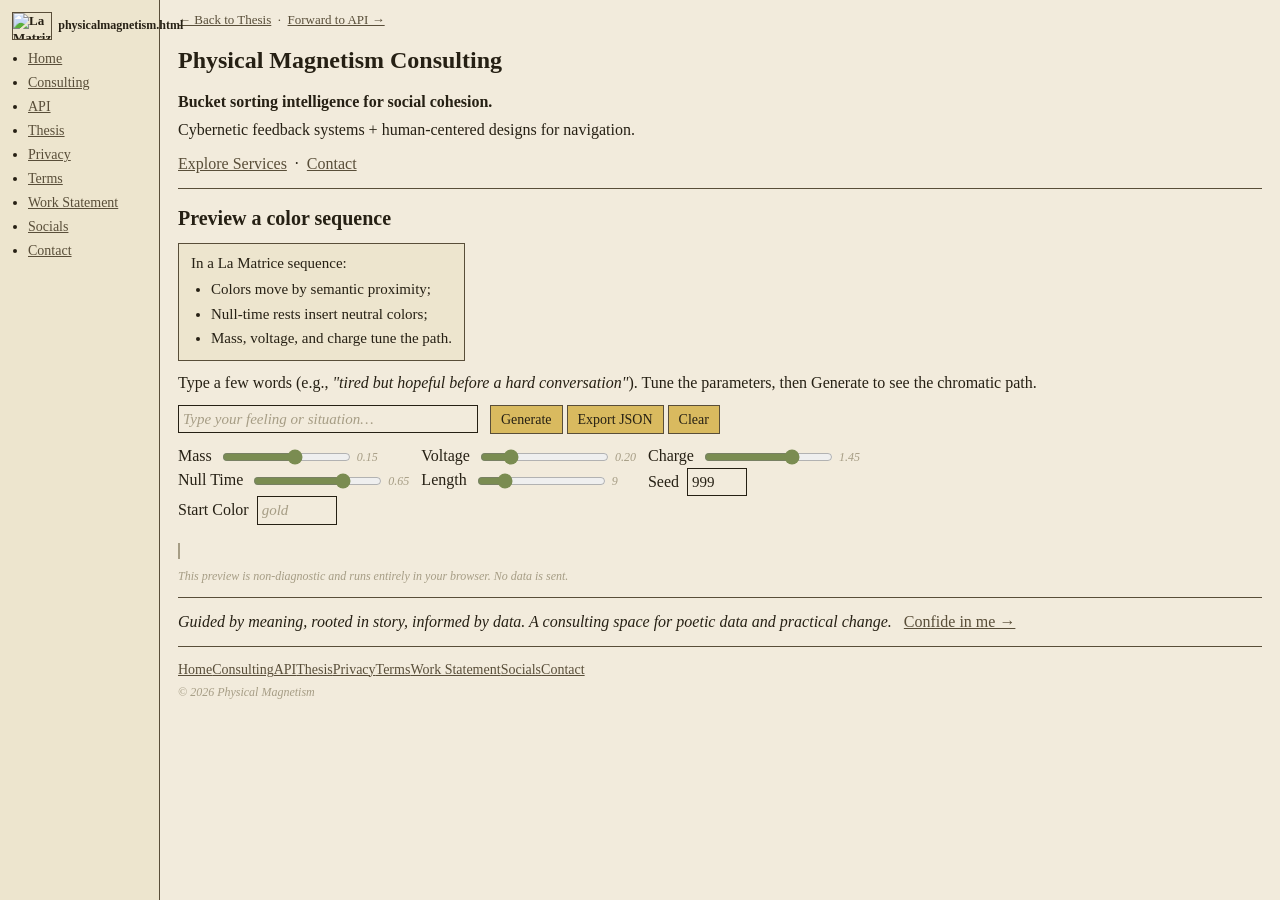
==== commit 1115f57a: "Update infobox list item for clarity" ====
--- a/index.html
+++ b/index.html
@@ -56,7 +56,7 @@
     <div class="infobox">
       In a La Matrice sequence:
       <ul>
-        <li>Colors move by semantic-somatic proximity;</li>
+        <li>Colors move by semantic proximity;</li>
         <li>Null-time rests insert neutral colors;</li>
         <li>Mass, voltage, and charge tune the path.</li>
       </ul>
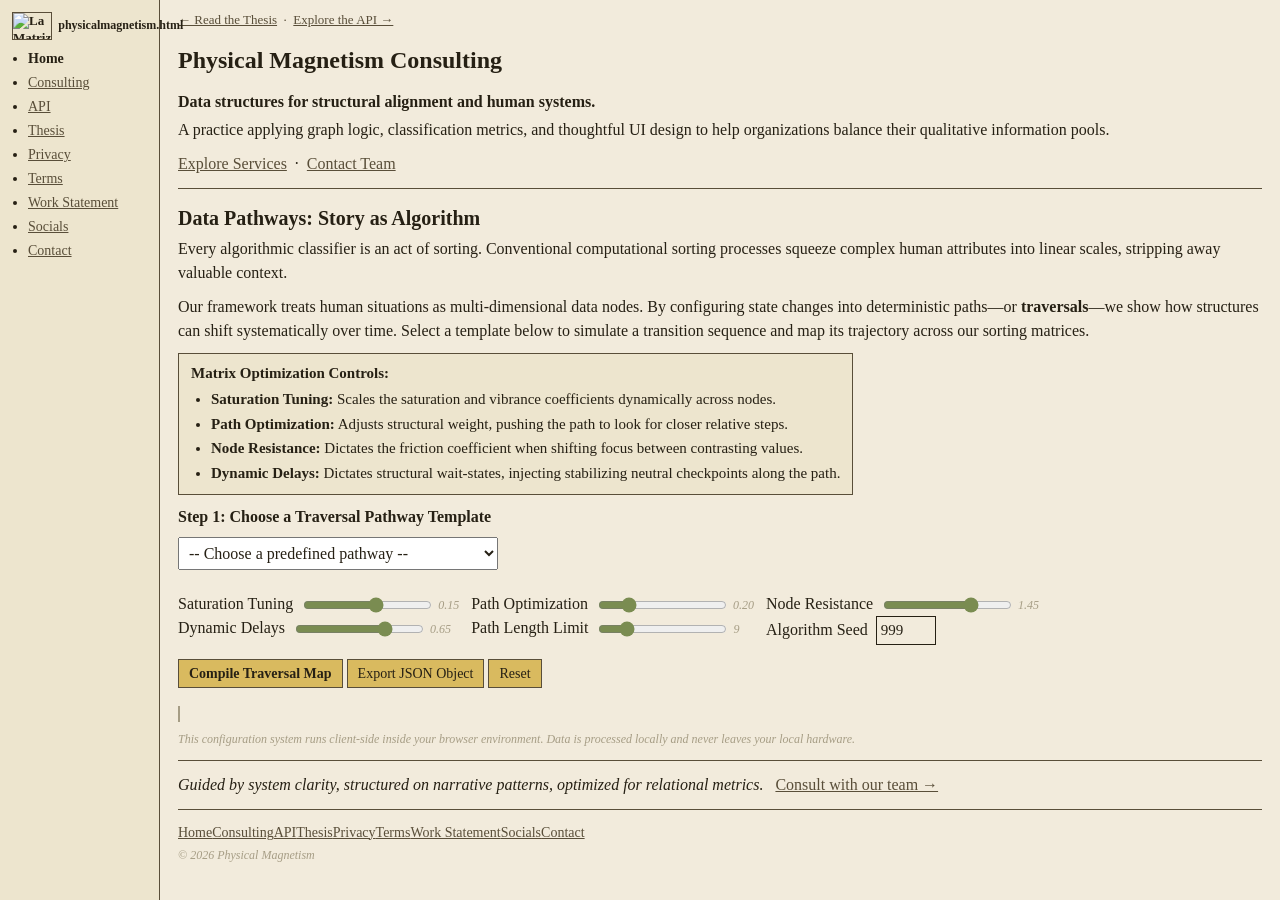
==== commit 0d155ea0: "Refactor navigation and update content in index.html Updated navigation and content structure in ind" ====
--- a/index.html
+++ b/index.html
@@ -11,14 +11,13 @@
 
 <div class="page-wrap">
 
-  <!-- SIDEBAR NAV -->
   <header>
     <a class="logo" href="/physicalmagnetism.html/">
       <img src="./assets/img/la matriz root only.png" alt="La Matriz logo">
       <span>physicalmagnetism.html</span>
     </a>
     <ul id="primaryNav">
-      <li><a href="/physicalmagnetism.html/">Home</a></li>
+      <li><strong>Home</strong></li>
       <li><a href="/physicalmagnetism.html/consulting">Consulting</a></li>
       <li><a href="/physicalmagnetism.html/api">API</a></li>
       <li><a href="/physicalmagnetism.html/thesis">Thesis</a></li>
@@ -30,79 +29,99 @@
     </ul>
   </header>
 
-  <!-- MAIN CONTENT -->
   <main>
 
     <div class="breadcrumb">
-      <a href="/physicalmagnetism.html/thesis">← Back to Thesis</a>
+      <a href="/physicalmagnetism.html/thesis">← Read the Thesis</a>
       &nbsp;·&nbsp;
-      <a href="/physicalmagnetism.html/api">Forward to API →</a>
+      <a href="/physicalmagnetism.html/api">Explore the API →</a>
     </div>
 
     <h1>Physical Magnetism Consulting</h1>
-    <h3>Bucket sorting intelligence for social cohesion.</h3>
-    <p>Cybernetic feedback systems + human-centered designs for navigation.</p>
+    <h3>Data structures for structural alignment and human systems.</h3>
+    <p>A practice applying graph logic, classification metrics, and thoughtful UI design to help organizations balance their qualitative information pools.</p>
 
     <p>
       <a href="/physicalmagnetism.html/consulting">Explore Services</a>
       &nbsp;·&nbsp;
-      <a href="/physicalmagnetism.html/contact">Contact</a>
+      <a href="/physicalmagnetism.html/contact">Contact Team</a>
     </p>
 
     <hr>
 
-    <h2>Preview a color sequence</h2>
+    <h2>Data Pathways: Story as Algorithm</h2>
+    <p>
+      Every algorithmic classifier is an act of sorting. Conventional computational sorting processes squeeze complex human attributes into linear scales, stripping away valuable context. 
+    </p>
+    <p>
+      Our framework treats human situations as multi-dimensional data nodes. By configuring state changes into deterministic paths—or <strong>traversals</strong>—we show how structures can shift systematically over time. Select a template below to simulate a transition sequence and map its trajectory across our sorting matrices.
+    </p>
 
     <div class="infobox">
-      In a La Matrice sequence:
+      <strong>Matrix Optimization Controls:</strong>
       <ul>
-        <li>Colors move by semantic proximity;</li>
-        <li>Null-time rests insert neutral colors;</li>
-        <li>Mass, voltage, and charge tune the path.</li>
+        <li><strong>Saturation Tuning:</strong> Scales the saturation and vibrance coefficients dynamically across nodes.</li>
+        <li><strong>Path Optimization:</strong> Adjusts structural weight, pushing the path to look for closer relative steps.</li>
+        <li><strong>Node Resistance:</strong> Dictates the friction coefficient when shifting focus between contrasting values.</li>
+        <li><strong>Dynamic Delays:</strong> Dictates structural wait-states, injecting stabilizing neutral checkpoints along the path.</li>
       </ul>
     </div>
 
-    <p>Type a few words (e.g., <i>"tired but hopeful before a hard conversation"</i>).
-    Tune the parameters, then Generate to see the chromatic path.</p>
-
-    <p>
-      <input id="oracle-input" type="text" placeholder="Type your feeling or situation…" style="width:300px">
-      &nbsp;
-      <button id="gen">Generate</button>
-      <button id="exportJson">Export JSON</button>
-      <button id="clear">Clear</button>
+    <p><strong>Step 1: Choose a Traversal Pathway Template</strong><br>
+      <select id="pathway-select" style="width:320px; padding:6px; margin: 8px 0 12px 0;">
+        <option value="">-- Choose a predefined pathway --</option>
+        <option value="brown, gold, orange, pink">curious to thoughtful</option>
+        <option value="red, blue, gold, purple">angry to soft</option>
+        <option value="purple, red, orange">soft to protective</option>
+        <option value="red, brown, grey">intelligent to hesitant</option>
+        <option value="green, grey, nude, red, purple">lost to open</option>
+        <option value="purple, orange, pink">joy to new</option>
+        <option value="pink, nude, orange, purple, red">distrust to thoughtful</option>
+        <option value="purple, pink, yellow, red">happy to resistant</option>
+        <option value="grey, brown, nude">productive to messy</option>
+        <option value="black, red, white">strict to neutral</option>
+        <option value="brown, pink, gold, purple, nude, blue">drain to rise</option>
+        <option value="grey, green, black, yellow">attached to objective</option>
+        <option value="orange, red, yellow, purple, orange">stuck to escape</option>
+        <option value="white, red, green, purple, orange">sad to abundant</option>
+        <option value="yellow, brown, green">cocky to observant</option>
+        <option value="magenta, pink, green, blue, teal">it to self</option>
+        <option value="black, red, green, blue, green, red">toussaint louverture</option>
+      </select>
     </p>
 
     <table>
       <tr>
-        <td><label>Mass &nbsp;<input id="mass" type="range" min="-1" max="1" step="0.05" value="0.15"> <span class="meta" id="massVal">0.15</span></label></td>
+        <td><label>Saturation Tuning &nbsp;<input id="mass" type="range" min="-1" max="1" step="0.05" value="0.15"> <span class="meta" id="massVal">0.15</span></label></td>
         <td>&nbsp;&nbsp;&nbsp;</td>
-        <td><label>Voltage &nbsp;<input id="voltage" type="range" min="0" max="1" step="0.05" value="0.20"> <span class="meta" id="voltageVal">0.20</span></label></td>
+        <td><label>Path Optimization &nbsp;<input id="voltage" type="range" min="0" max="1" step="0.05" value="0.20"> <span class="meta" id="voltageVal">0.20</span></label></td>
         <td>&nbsp;&nbsp;&nbsp;</td>
-        <td><label>Charge &nbsp;<input id="charge" type="range" min="0.1" max="2.0" step="0.05" value="1.45"> <span class="meta" id="chargeVal">1.45</span></label></td>
+        <td><label>Node Resistance &nbsp;<input id="charge" type="range" min="0.1" max="2.0" step="0.05" value="1.45"> <span class="meta" id="chargeVal">1.45</span></label></td>
       </tr>
       <tr>
-        <td><label>Null Time &nbsp;<input id="nulltime" type="range" min="0" max="0.9" step="0.05" value="0.65"> <span class="meta" id="nullVal">0.65</span></label></td>
+        <td><label>Dynamic Delays &nbsp;<input id="nulltime" type="range" min="0" max="0.9" step="0.05" value="0.65"> <span class="meta" id="nullVal">0.65</span></label></td>
         <td>&nbsp;&nbsp;&nbsp;</td>
-        <td><label>Length &nbsp;<input id="length" type="range" min="4" max="32" step="1" value="9"> <span class="meta" id="lenVal">9</span></label></td>
+        <td><label>Path Length Limit &nbsp;<input id="length" type="range" min="4" max="32" step="1" value="9"> <span class="meta" id="lenVal">9</span></label></td>
         <td>&nbsp;&nbsp;&nbsp;</td>
-        <td><label>Seed &nbsp;<input id="seed" type="number" value="999" step="1" min="0" max="99999" style="width:60px"></label></td>
-      </tr>
-      <tr>
-        <td colspan="5"><label>Start Color &nbsp;<input id="startColor" type="text" placeholder="gold" style="width:80px"></label></td>
+        <td><label>Algorithm Seed &nbsp;<input id="seed" type="number" value="999" step="1" min="0" max="99999" style="width:60px"></label></td>
       </tr>
     </table>
 
+    <p style="margin-top:14px;">
+      <button id="gen" style="font-weight:bold;">Compile Traversal Map</button>
+      <button id="exportJson">Export JSON Object</button>
+      <button id="clear">Reset</button>
+    </p>
+
     <div id="sequence" style="margin-top:10px;display:flex;flex-wrap:wrap;gap:3px;" aria-live="polite"></div>
     <pre id="log" class="meta" style="margin-top:8px;"></pre>
-    <p class="meta">This preview is non-diagnostic and runs entirely in your browser. No data is sent.</p>
+    <p class="meta">This configuration system runs client-side inside your browser environment. Data is processed locally and never leaves your local hardware.</p>
 
     <hr>
 
-    <p><i>Guided by meaning, rooted in story, informed by data. A consulting space for poetic data and practical change.</i>
-    &nbsp; <a href="/physicalmagnetism.html/consulting">Confide in me →</a></p>
-
-    <!-- Repeated nav at bottom, JILA style -->
+    <p><i>Guided by system clarity, structured on narrative patterns, optimized for relational metrics.</i>
+    &nbsp; <a href="/physicalmagnetism.html/consulting">Consult with our team →</a></p>
+
     <hr>
     <ul id="primaryNav" style="list-style:none;padding:0;margin:0;display:flex;flex-wrap:wrap;gap:0;">
       <li><a href="/physicalmagnetism.html/">Home</a></li>
@@ -118,12 +137,12 @@
     <p class="meta">© <span id="y"></span> Physical Magnetism</p>
 
   </main>
-</div><!-- end .page-wrap -->
+</div>
 
 <script>
 document.getElementById('y').textContent = new Date().getFullYear();
 
-/* ---------- small helpers ---------- */
+/* ---------- core arithmetic helpers ---------- */
 const clamp = (x, a, b) => Math.min(b, Math.max(a, x));
 function seededGen(seed){ let s = seed>>>0 || 1; return () => (s = (s*1664525 + 1013904223)>>>0) / 4294967296; }
 function rgbToHsv(r,g,b){
@@ -140,14 +159,14 @@
   else if(h<240)[r,g,b]=[0,x,c]; else if(h<300)[r,g,b]=[x,0,c]; else [r,g,b]=[c,0,x];
   return [Math.round((r+m)*255),Math.round((g+m)*255),Math.round((b+m)*255)];
 }
-function applyMass([r,g,b], mass){
+function applySaturation([r,g,b], satCoeff){
   const [h,s,v]=rgbToHsv(r,g,b);
-  return hsvToRgb(h, clamp(s*(1+0.75*mass),0,1), clamp(v*(1+0.50*mass),0,1));
+  return hsvToRgb(h, clamp(s*(1+0.75*satCoeff),0,1), clamp(v*(1+0.50*satCoeff),0,1));
 }
 function jaccard(a,b){ const A=new Set(a),B=new Set(b); const U=new Set([...A,...B]).size; const I=[...A].filter(x=>B.has(x)).length; return U?I/U:0; }
 function hex(c){ return '#'+c.map(v=>v.toString(16).padStart(2,'0')).join(''); }
 
-/* ---------- 13-color dataset ---------- */
+/* ---------- 13-node array structure ---------- */
 const SEM = [
   {name:'grey',   rgb:[170,170,170], sent:0.50, words:['precary','apposite']},
   {name:'pink',   rgb:[250,0,90],    sent:0.62, words:['ambitious','exquisite']},
@@ -166,95 +185,128 @@
 const maxAbs = Math.max(...SEM.map(s=>Math.abs(s.sent)));
 SEM.forEach(s=>s.sentN = maxAbs ? (s.sent/maxAbs) : 0);
 
-function similarity(i,j,alpha=0.6){
+function nodeSimilarity(i,j,alpha=0.6){
   const ds = Math.abs(SEM[i].sentN - SEM[j].sentN);
   return alpha*(1-ds) + (1-alpha)*jaccard(SEM[i].words, SEM[j].words);
 }
-function neutralIdx(){
-  const set = new Set(['grey','gray','white','nude','beige']);
-  let idx = SEM.map((c,i)=>set.has(c.name)?i:-1).filter(i=>i>=0);
-  if(!idx.length){ const order=SEM.map((c,i)=>[i,Math.abs(c.sentN)]).sort((a,b)=>a[1]-b[1]).map(x=>x[0]); idx=order.slice(0,5); }
+function fetchNeutrals(){
+  const targetSet = new Set(['grey','gray','white','nude','beige']);
+  let idx = SEM.map((c,i)=>targetSet.has(c.name)?i:-1).filter(i=>i>=0);
+  if(!idx.length){ const ordered=SEM.map((c,i)=>[i,Math.abs(c.sentN)]).sort((a,b)=>a[1]-b[1]).map(x=>x[0]); idx=ordered.slice(0,5); }
   return idx;
 }
-function chooseNext(cur, charge, rng){
-  const sims = SEM.map((_,j)=>similarity(cur,j));
+function computeNextNode(cur, resistance, rng){
+  const sims = SEM.map((_,j)=>nodeSimilarity(cur,j));
   const dist = sims.map(s=>1-Math.max(0,Math.min(1,s)));
-  const attr = dist.map((d,k)=>k===cur?0:charge/Math.max(d,1e-3));
-  const wSum = attr.reduce((a,b)=>a+Math.max(0,b),0);
+  const matrixWeight = dist.map((d,k)=>k===cur?0:resistance/Math.max(d,1e-3));
+  const wSum = matrixWeight.reduce((a,b)=>a+Math.max(0,b),0);
   if(wSum===0) return Math.floor(rng()*SEM.length);
   let r = rng()*wSum;
-  for(let j=0;j<attr.length;j++){ r-=Math.max(0,attr[j]); if(r<=0) return j; }
+  for(let j=0;j<matrixWeight.length;j++){ r-=Math.max(0,matrixWeight[j]); if(r<=0) return j; }
   return SEM.length-1;
 }
-function generate({length=11,seed=7,mass=0.15,voltage=0.2,charge=1.45,nullTime=0.65,startColor=''}={}){
+
+function generateSequence({length=11, seed=7, satCoeff=0.15, optimization=0.2, resistance=1.45, delayCoeff=0.65, colorArray=null}={}){
   const rng = seededGen(seed);
-  let start = SEM.findIndex(c=>c.name===String(startColor).trim().toLowerCase());
-  if(start<0) start = SEM.map((c,i)=>[i,Math.abs(c.sentN)]).sort((a,b)=>a[1]-b[1])[0][0];
-  const neutrals = neutralIdx();
-  const seq = []; let cur = start;
-  for(let t=0;t<length;t++){
-    const row = SEM[cur];
-    seq.push({t, name:row.name, base_rgb:row.rgb.slice(), rgb:applyMass(row.rgb,mass), sentiment:row.sent, words:row.words});
-    const pRest = nullTime*(1-Math.abs(row.sentN));
-    if(rng()<pRest){
-      const ni=neutrals[Math.floor(rng()*neutrals.length)]; const nrow=SEM[ni];
-      seq.push({t:t+0.5, name:nrow.name, base_rgb:nrow.rgb.slice(), rgb:applyMass(nrow.rgb,mass*0.2), sentiment:nrow.sent, words:nrow.words, rest:true});
+  const neutrals = fetchNeutrals();
+  const sequenceOut = [];
+  
+  if (colorArray && colorArray.length > 0) {
+    // Deterministic Traversal Path Mapping
+    for(let t=0; t<colorArray.length; t++) {
+      let targetName = colorArray[t].trim().toLowerCase();
+      let foundIdx = SEM.findIndex(c => c.name === targetName);
+      if(foundIdx < 0) continue; 
+      
+      const row = SEM[foundIdx];
+      sequenceOut.push({t, name:row.name, base_rgb:row.rgb.slice(), rgb:applySaturation(row.rgb, satCoeff), sentiment:row.sent, words:row.words});
+      
+      const delayProbability = delayCoeff * (1 - Math.abs(row.sentN));
+      if(rng() < delayProbability){
+        const ni = neutrals[Math.floor(rng() * neutrals.length)]; 
+        const nrow = SEM[ni];
+        sequenceOut.push({t:t+0.5, name:nrow.name, base_rgb:nrow.rgb.slice(), rgb:applySaturation(nrow.rgb, satCoeff*0.2), sentiment:nrow.sent, words:nrow.words, rest:true});
+      }
     }
-    cur = chooseNext(cur, charge*(1+0.4*voltage), rng);
+  } else {
+    // Fallback Dynamic Engine Path Calculation
+    let cur = SEM.map((c,i)=>[i,Math.abs(c.sentN)]).sort((a,b)=>a[1]-b[1])[0][0];
+    for(let t=0; t<length; t++){
+      const row = SEM[cur];
+      sequenceOut.push({t, name:row.name, base_rgb:row.rgb.slice(), rgb:applySaturation(row.rgb, satCoeff), sentiment:row.sent, words:row.words});
+      const delayProbability = delayCoeff * (1 - Math.abs(row.sentN));
+      if(rng() < delayProbability){
+        const ni = neutrals[Math.floor(rng() * neutrals.length)]; 
+        const nrow = SEM[ni];
+        sequenceOut.push({t:t+0.5, name:nrow.name, base_rgb:nrow.rgb.slice(), rgb:applySaturation(nrow.rgb, satCoeff*0.2), sentiment:nrow.sent, words:nrow.words, rest:true});
+      }
+      cur = computeNextNode(cur, resistance * (1 + 0.4 * optimization), rng);
+    }
   }
-  return seq;
-}
-
-/* ---------- UI ---------- */
+  return sequenceOut;
+}
+
+/* ---------- UI Event Wiring ---------- */
 const el = id => document.getElementById(id);
 const seqEl=el('sequence'), logEl=el('log');
 const mass=el('mass'), voltage=el('voltage'), charge=el('charge'), nulltime=el('nulltime'),
-      len=el('length'), seed=el('seed'), startColor=el('startColor'), input=el('oracle-input');
-
-function syncVals(){
+      len=el('length'), seed=el('seed'), pathwaySelect=el('pathway-select');
+
+function syncControlLabels(){
   el('massVal').textContent=Number(mass.value).toFixed(2);
   el('voltageVal').textContent=Number(voltage.value).toFixed(2);
   el('chargeVal').textContent=Number(charge.value).toFixed(2);
   el('nullVal').textContent=Number(nulltime.value).toFixed(2);
   el('lenVal').textContent=String(len.value);
 }
-['input','change'].forEach(evt=>[mass,voltage,charge,nulltime,len].forEach(c=>c.addEventListener(evt,syncVals)));
-syncVals();
-
-let lastSeq = null;
-function render(seq){
-  lastSeq = seq;
+['input','change'].forEach(evt=>[mass,voltage,charge,nulltime,len].forEach(c=>c.addEventListener(evt,syncControlLabels)));
+syncControlLabels();
+
+let activeSequence = null;
+function renderOutput(seq){
+  activeSequence = seq;
   seqEl.innerHTML = '';
   seq.forEach((s,i)=>{
     const cell = document.createElement('div');
     cell.style.cssText = `width:44px;height:44px;border:1px solid #594E39;background:${hex(s.rgb)};display:flex;align-items:flex-end;padding:2px;flex-shrink:0;`;
-    cell.title = `${i+1} — ${s.name}${s.rest?' (rest)':''} — ${hex(s.rgb)}`;
+    cell.title = `${i+1} — ${s.name}${s.rest?' (delay focus)':''} — ${hex(s.rgb)}`;
     const cap = document.createElement('span');
     cap.textContent = `${i+1}`;
     cap.style.cssText = 'font-size:9px;font-family:monospace;color:rgba(255,255,255,0.75);mix-blend-mode:difference;';
     cell.appendChild(cap);
     seqEl.appendChild(cell);
   });
-  logEl.textContent = seq.slice(0,20).map((s,i)=>`${String(i).padStart(2,'0')} — ${s.name}${s.rest?' (rest)':''}   ${hex(s.rgb)}`).join('\n');
-}
-
-function run(){
-  const seedFromText = txt => { let h=2166136261>>>0; for(let i=0;i<txt.length;i++){ h^=txt.charCodeAt(i); h=Math.imul(h,16777619); } return h>>>0; };
-  const seedVal = String(seed.value||'').trim().length ? Number(seed.value) : seedFromText(input.value||'');
-  render(generate({length:Number(len.value), seed:seedVal, mass:Number(mass.value), voltage:Number(voltage.value), charge:Number(charge.value), nullTime:Number(nulltime.value), startColor:startColor.value||''}));
-}
-
-el('gen').addEventListener('click', run);
-input.addEventListener('keydown', e=>{ if(e.key==='Enter') run(); });
-el('clear').addEventListener('click', ()=>{ seqEl.innerHTML=''; logEl.textContent=''; input.value=''; lastSeq=null; });
+  logEl.textContent = seq.map((s,i)=>`${String(i).padStart(2,'0')} — ${s.name.padEnd(8)}${s.rest?' (dynamic delay)':''.padEnd(15)}   ${hex(s.rgb)}`).join('\n');
+}
+
+function processTraversal(){
+  const currentSelection = pathwaySelect.value;
+  let explicitColorArray = null;
+  if(currentSelection) {
+    explicitColorArray = currentSelection.split(',');
+  }
+  
+  renderOutput(generateSequence({
+    length: Number(len.value), 
+    seed: Number(seed.value || 999), 
+    satCoeff: Number(mass.value), 
+    optimization: Number(voltage.value), 
+    resistance: Number(charge.value), 
+    delayCoeff: Number(nulltime.value),
+    colorArray: explicitColorArray
+  }));
+}
+
+el('gen').addEventListener('click', processTraversal);
+el('clear').addEventListener('click', ()=>{ seqEl.innerHTML=''; logEl.textContent=''; pathwaySelect.value=''; activeSequence=null; });
 el('exportJson').addEventListener('click', ()=>{
-  if(!lastSeq){ logEl.textContent='Generate a sequence first.'; return; }
-  const s = JSON.stringify({version:1, engine:'magnetism-to-color(js)', sequence:lastSeq}, null, 2);
-  navigator.clipboard?.writeText(s).catch(()=>{});
-  const blob=new Blob([s],{type:'application/json'}); const url=URL.createObjectURL(blob);
-  const a=document.createElement('a'); a.href=url; a.download='lamatriz_sequence.json';
+  if(!activeSequence){ logEl.textContent='Compile a path sequence configuration first.'; return; }
+  const payload = JSON.stringify({version:2, architecture:'deterministic-traversal-map', sequence:activeSequence}, null, 2);
+  navigator.clipboard?.writeText(payload).catch(()=>{});
+  const blob=new Blob([payload],{type:'application/json'}); const url=URL.createObjectURL(blob);
+  const a=document.createElement('a'); a.href=url; a.download='traversal_matrix_sequence.json';
   document.body.appendChild(a); a.click(); a.remove(); URL.revokeObjectURL(url);
-  logEl.textContent='Exported JSON (copied to clipboard + downloaded).';
+  logEl.textContent='JSON schema copied to system clipboard and downloaded successfully.';
 });
 </script>
 
--- a/assets/css/style.css
+++ b/assets/css/style.css
@@ -442,3 +442,212 @@
     scroll-behavior: auto !important;
   }
 }
+
+/* ==========================================================================
+   7/8/26 PHYSICAL MAGNETISM CONSULTING STYLES
+   ========================================================================== */
+
+.consulting-container {
+  max-width: 900px;
+  margin: 0 auto;
+  padding: 20px 0;
+}
+
+/* Header & Logo Integration */
+.consulting-header {
+  text-align: center;
+  margin-bottom: 40px;
+}
+
+.consulting-logo {
+  max-width: 280px;
+  height: auto;
+  margin: 0 auto 20px auto;
+  display: block;
+}
+
+.consulting-header h1 {
+  margin-bottom: 10px;
+}
+
+.subtitle {
+  font-style: italic;
+  color: #555;
+  font-size: 1.1rem;
+  max-width: 600px;
+  margin: 0 auto;
+  line-height: 1.5;
+}
+
+/* Workflow Section */
+.workflow-section {
+  margin-bottom: 50px;
+}
+
+.workflow-intro {
+  margin-bottom: 25px;
+  line-height: 1.6;
+}
+
+.workflow-steps {
+  display: grid;
+  grid-template-columns: repeat(auto-fit, minmax(300px, 1fr));
+  gap: 25px;
+  margin-top: 20px;
+}
+
+.step-card {
+  background: rgba(89, 78, 57, 0.03); /* Subtle tint using your border color */
+  border-left: 3px solid #594E39;
+  padding: 20px;
+  border-radius: 0 4px 4px 0;
+}
+
+.step-card h3 {
+  margin-top: 0;
+  margin-bottom: 12px;
+  color: #111;
+}
+
+.step-card p {
+  margin: 0;
+  font-size: 0.95rem;
+  line-height: 1.6;
+}
+
+/* Tiered Pricing Section */
+.pricing-section {
+  margin: 50px 0;
+}
+
+.pricing-intro {
+  margin-bottom: 30px;
+}
+
+.pricing-grid {
+  display: grid;
+  grid-template-columns: repeat(auto-fit, minmax(260px, 1fr));
+  gap: 20px;
+  align-items: stretch;
+}
+
+.pricing-tier {
+  border: 1px solid #e0dcd3;
+  border-radius: 6px;
+  padding: 25px;
+  background: #fff;
+  display: flex;
+  flex-direction: column;
+  position: relative;
+}
+
+/* Highlighted container for Tier 2 */
+.pricing-tier.featured {
+  border: 2px solid #594E39;
+  box-shadow: 0 4px 12px rgba(89, 78, 57, 0.08);
+}
+
+.tier-label {
+  font-size: 0.75rem;
+  text-transform: uppercase;
+  letter-spacing: 1px;
+  font-weight: bold;
+  color: #6d6350;
+  display: block;
+  margin-bottom: 8px;
+}
+
+.pricing-tier h3 {
+  font-size: 2rem;
+  margin: 0 0 15px 0;
+  color: #111;
+  font-weight: bold;
+}
+
+.per-session {
+  font-size: 0.95rem;
+  font-weight: normal;
+  color: #666;
+}
+
+.tier-desc {
+  font-size: 0.9rem;
+  line-height: 1.5;
+  color: #444;
+  margin-bottom: 20px;
+}
+
+.pricing-tier ul {
+  list-style-type: none;
+  padding: 0;
+  margin: auto 0 0 0; /* Pushes list to fill spaces evenly */
+  border-top: 1px dashed #e0dcd3;
+  padding-top: 15px;
+}
+
+.pricing-tier li {
+  font-size: 0.88rem;
+  line-height: 1.5;
+  margin-bottom: 10px;
+  position: relative;
+  padding-left: 18px;
+  color: #333;
+}
+
+/* Custom organic bullet indicators */
+.pricing-tier li::before {
+  content: "•";
+  color: #594E39;
+  position: absolute;
+  left: 0;
+  font-size: 1.1rem;
+  top: -2px;
+}
+
+.sliding-scale-note {
+  font-size: 0.85rem;
+  font-style: italic;
+  color: #666;
+  margin-top: 20px;
+}
+
+/* Testimonial Feature Section */
+.testimonial-section {
+  background: #faf8f5; /* Clean paper texture tone */
+  border: 1px dashed #594E39;
+  padding: 30px;
+  border-radius: 4px;
+  margin: 50px 0;
+}
+
+.testimonial-section blockquote {
+  font-style: italic;
+  font-size: 1.05rem;
+  line-height: 1.6;
+  color: #222;
+  margin: 0 0 15px 0;
+  padding: 0;
+  border: none;
+}
+
+.testimonial-section cite {
+  display: block;
+  text-align: right;
+  font-weight: bold;
+  font-style: normal;
+  color: #594E39;
+  font-size: 0.95rem;
+}
+
+/* Mobile Responsiveness Fine-tuning */
+@media (max-width: 600px) {
+  .pricing-grid {
+    grid-template-columns: 1fr;
+  }
+  .workflow-steps {
+    grid-template-columns: 1fr;
+  }
+  .testimonial-section {
+    padding: 20px;
+  }
+}
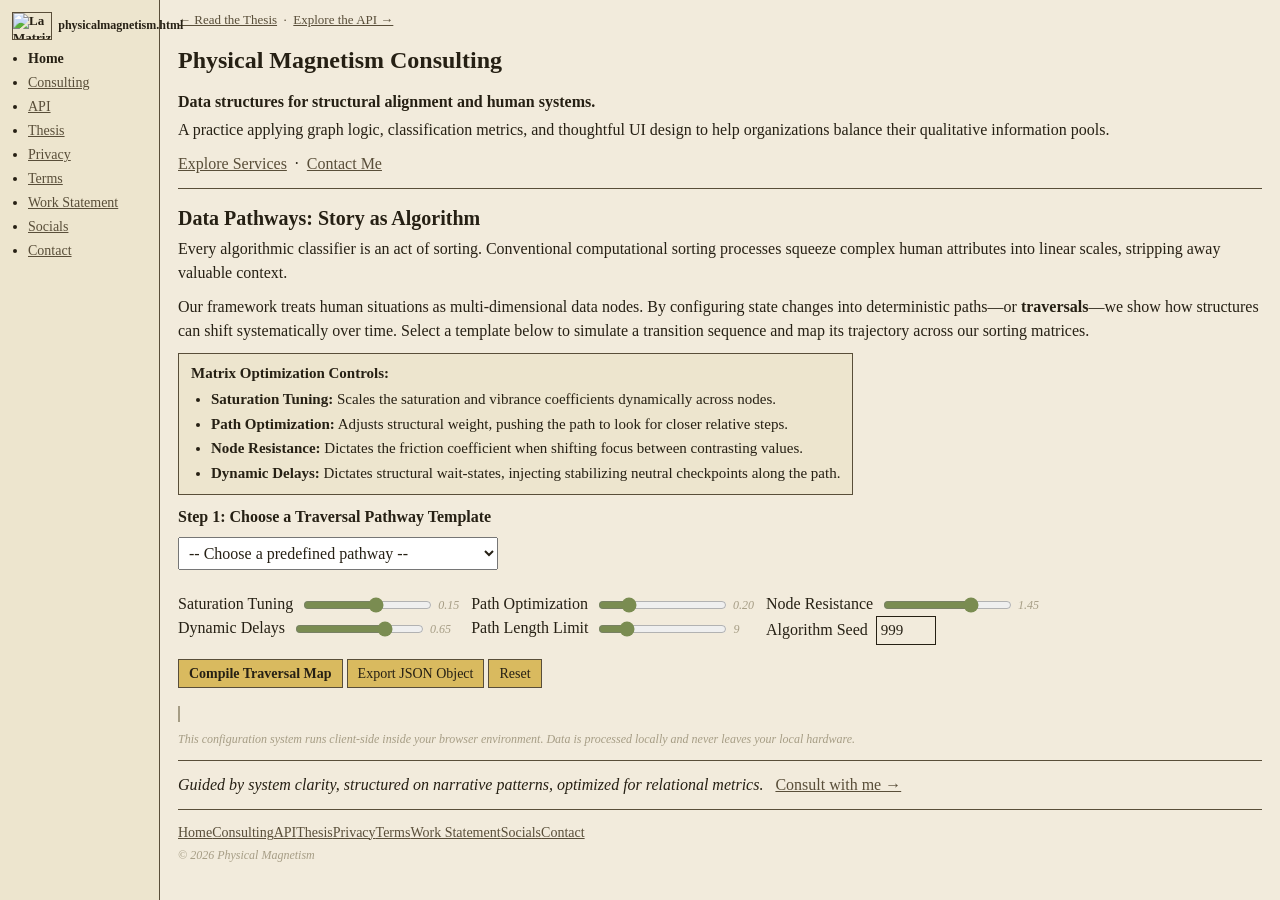
==== commit d2785c1d: "Change 'Contact Team' and 'Consult with our team' links" ====
--- a/index.html
+++ b/index.html
@@ -44,7 +44,7 @@
     <p>
       <a href="/physicalmagnetism.html/consulting">Explore Services</a>
       &nbsp;·&nbsp;
-      <a href="/physicalmagnetism.html/contact">Contact Team</a>
+      <a href="/physicalmagnetism.html/contact">Contact Me</a>
     </p>
 
     <hr>
@@ -120,7 +120,7 @@
     <hr>
 
     <p><i>Guided by system clarity, structured on narrative patterns, optimized for relational metrics.</i>
-    &nbsp; <a href="/physicalmagnetism.html/consulting">Consult with our team →</a></p>
+    &nbsp; <a href="/physicalmagnetism.html/consulting">Consult with me →</a></p>
 
     <hr>
     <ul id="primaryNav" style="list-style:none;padding:0;margin:0;display:flex;flex-wrap:wrap;gap:0;">
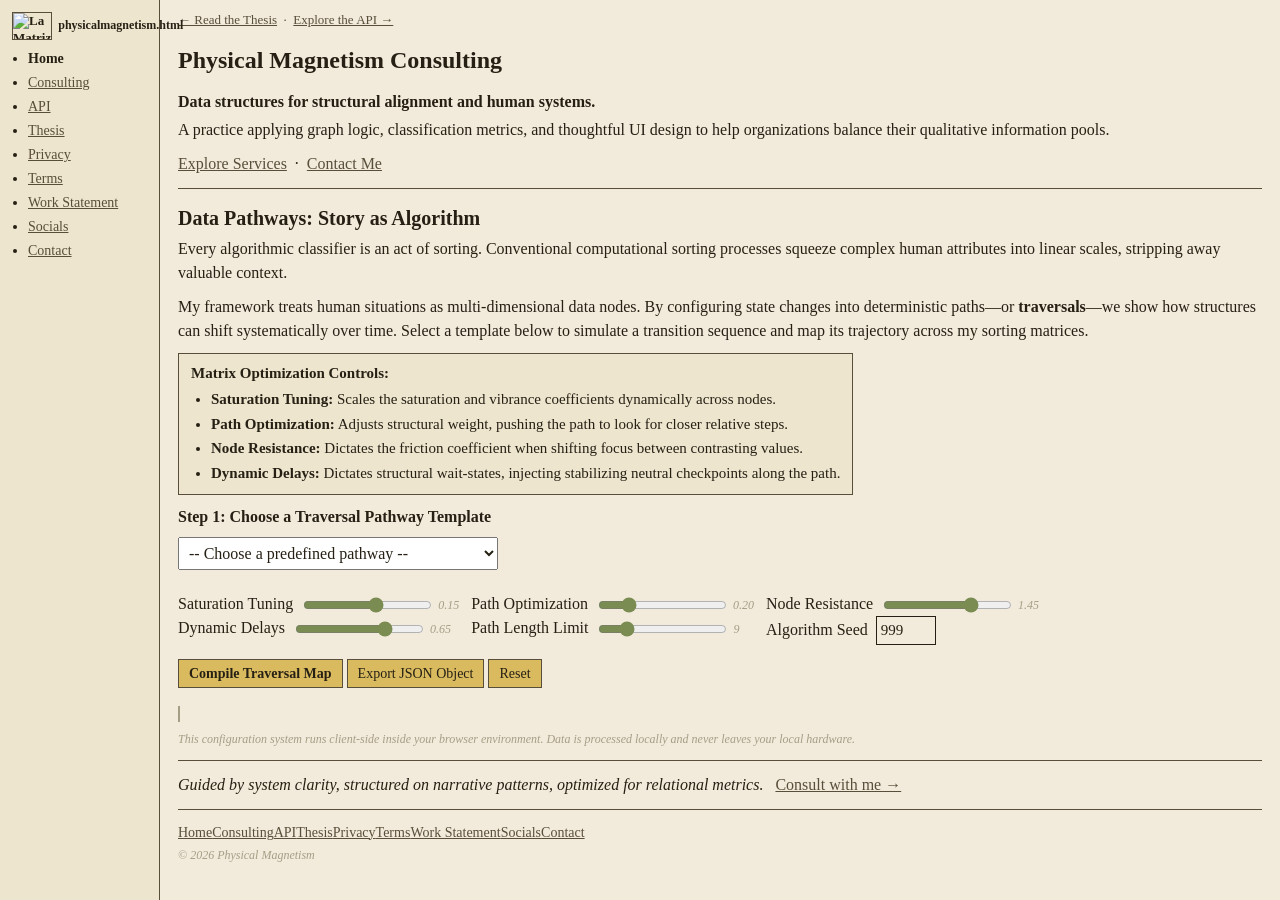
==== commit 80b67f42: "Change 'Our' to 'My' in index.html" ====
--- a/index.html
+++ b/index.html
@@ -54,7 +54,7 @@
       Every algorithmic classifier is an act of sorting. Conventional computational sorting processes squeeze complex human attributes into linear scales, stripping away valuable context. 
     </p>
     <p>
-      Our framework treats human situations as multi-dimensional data nodes. By configuring state changes into deterministic paths—or <strong>traversals</strong>—we show how structures can shift systematically over time. Select a template below to simulate a transition sequence and map its trajectory across our sorting matrices.
+      My framework treats human situations as multi-dimensional data nodes. By configuring state changes into deterministic paths—or <strong>traversals</strong>—we show how structures can shift systematically over time. Select a template below to simulate a transition sequence and map its trajectory across my sorting matrices.
     </p>
 
     <div class="infobox">
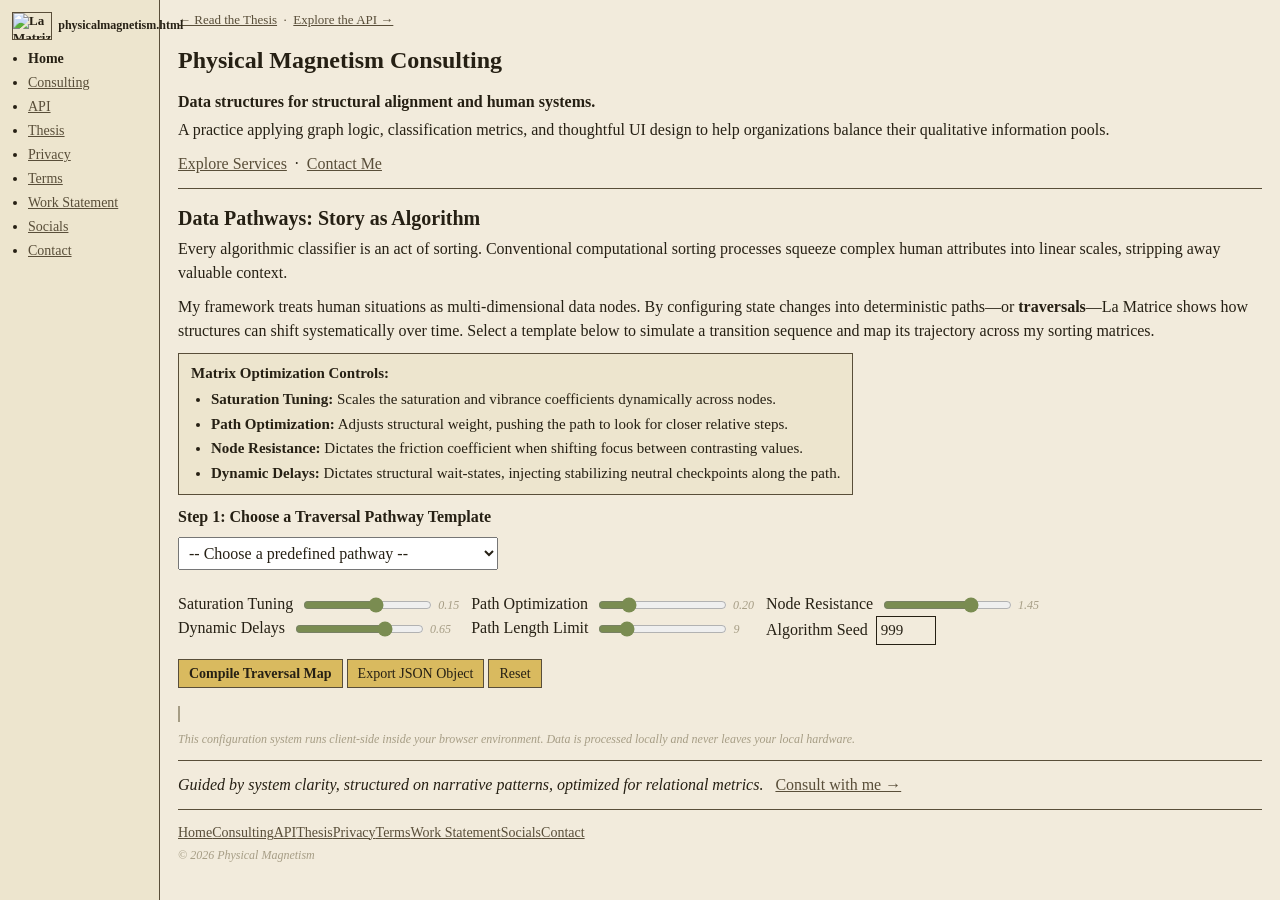
==== commit 4eaeda4a: "Update framework reference to 'La Matrice'" ====
--- a/index.html
+++ b/index.html
@@ -54,7 +54,7 @@
       Every algorithmic classifier is an act of sorting. Conventional computational sorting processes squeeze complex human attributes into linear scales, stripping away valuable context. 
     </p>
     <p>
-      My framework treats human situations as multi-dimensional data nodes. By configuring state changes into deterministic paths—or <strong>traversals</strong>—we show how structures can shift systematically over time. Select a template below to simulate a transition sequence and map its trajectory across my sorting matrices.
+      My framework treats human situations as multi-dimensional data nodes. By configuring state changes into deterministic paths—or <strong>traversals</strong>—La Matrice shows how structures can shift systematically over time. Select a template below to simulate a transition sequence and map its trajectory across my sorting matrices.
     </p>
 
     <div class="infobox">
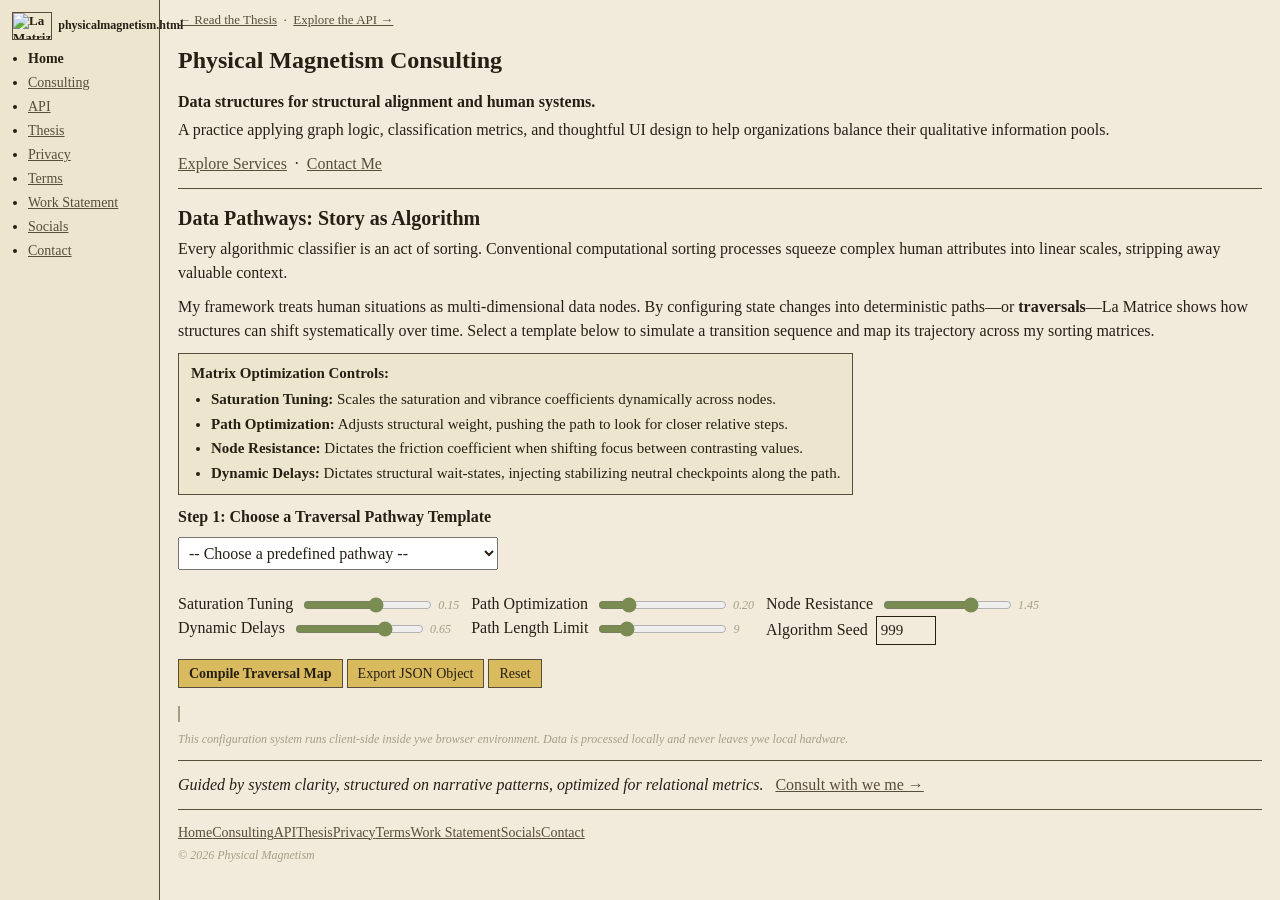
==== commit 1f8fe216: "Enhance log output and include GNH indicators Updated log display and added GNH indicators to SEM ar" ====
--- a/index.html
+++ b/index.html
@@ -114,13 +114,13 @@
     </p>
 
     <div id="sequence" style="margin-top:10px;display:flex;flex-wrap:wrap;gap:3px;" aria-live="polite"></div>
-    <pre id="log" class="meta" style="margin-top:8px;"></pre>
-    <p class="meta">This configuration system runs client-side inside your browser environment. Data is processed locally and never leaves your local hardware.</p>
+    <pre id="log" class="meta" style="margin-top:8px; line-height: 1.4; overflow-x: auto; font-family: monospace;"></pre>
+    <p class="meta">This configuration system runs client-side inside ywe browser environment. Data is processed locally and never leaves ywe local hardware.</p>
 
     <hr>
 
     <p><i>Guided by system clarity, structured on narrative patterns, optimized for relational metrics.</i>
-    &nbsp; <a href="/physicalmagnetism.html/consulting">Consult with me →</a></p>
+    &nbsp; <a href="/physicalmagnetism.html/consulting">Consult with we me →</a></p>
 
     <hr>
     <ul id="primaryNav" style="list-style:none;padding:0;margin:0;display:flex;flex-wrap:wrap;gap:0;">
@@ -166,21 +166,21 @@
 function jaccard(a,b){ const A=new Set(a),B=new Set(b); const U=new Set([...A,...B]).size; const I=[...A].filter(x=>B.has(x)).length; return U?I/U:0; }
 function hex(c){ return '#'+c.map(v=>v.toString(16).padStart(2,'0')).join(''); }
 
-/* ---------- 13-node array structure ---------- */
+/* ---------- 13-node array structure with GNH Indicators ---------- */
 const SEM = [
-  {name:'grey',   rgb:[170,170,170], sent:0.50, words:['precary','apposite']},
-  {name:'pink',   rgb:[250,0,90],    sent:0.62, words:['ambitious','exquisite']},
-  {name:'gold',   rgb:[250,200,0],   sent:0.00, words:['technocracy','lotiform']},
-  {name:'nude',   rgb:[250,180,120], sent:0.55, words:['unextenuable','deft']},
-  {name:'orange', rgb:[250,110,0],   sent:0.95, words:['blurry','artesian']},
-  {name:'white',  rgb:[255,255,255], sent:0.00, words:['analeptical']},
-  {name:'blue',   rgb:[0,0,255],     sent:0.90, words:['photopathy','intelligent']},
-  {name:'green',  rgb:[0,255,0],     sent:0.65, words:['bulbous','heroic']},
-  {name:'red',    rgb:[255,0,0],     sent:0.45, words:['apophantic','candid']},
-  {name:'black',  rgb:[0,0,0],       sent:0.00, words:['swabble']},
-  {name:'brown',  rgb:[180,50,0],    sent:0.44, words:['notable','submissive']},
-  {name:'yellow', rgb:[255,255,0],   sent:0.50, words:['authority']},
-  {name:'purple', rgb:[180,50,255],  sent:0.68, words:['brave','imaginative']},
+  {name:'grey',   rgb:[170,170,170], sent:0.50, words:['precary','apposite'], gnh:'Economic Wellness'},
+  {name:'pink',   rgb:[250,0,90],    sent:0.62, words:['ambitious','exquisite'], gnh:'Mental Wellness'},
+  {name:'gold',   rgb:[250,200,0],   sent:0.00, words:['technocracy','lotiform'], gnh:'Workplace Wellness'},
+  {name:'nude',   rgb:[250,180,120], sent:0.55, words:['unextenuable','deft'], gnh:'Physical Wellness'},
+  {name:'orange', rgb:[250,110,0],   sent:0.95, words:['blurry','artesian'], gnh:'Social Wellness'},
+  {name:'white',  rgb:[255,255,255], sent:0.00, words:['analeptical'], gnh:'Political Wellness'},
+  {name:'blue',   rgb:[0,0,255],     sent:0.90, words:['photopathy','intelligent'], gnh:'Environmental Wellness'},
+  {name:'green',  rgb:[0,255,0],     sent:0.65, words:['bulbous','heroic'], gnh:'Ecological Diversity'},
+  {name:'red',    rgb:[255,0,0],     sent:0.45, words:['apophantic','candid'], gnh:'Health'},
+  {name:'black',  rgb:[0,0,0],       sent:0.00, words:['swabble'], gnh:'Good Governance'},
+  {name:'brown',  rgb:[180,50,0],    sent:0.44, words:['notable','submissive'], gnh:'Education'},
+  {name:'yellow', rgb:[255,255,0],   sent:0.50, words:['authority'], gnh:'Living Standards'},
+  {name:'purple', rgb:[180,50,255],  sent:0.68, words:['brave','imaginative'], gnh:'Cultural Diversity'}
 ];
 const maxAbs = Math.max(...SEM.map(s=>Math.abs(s.sent)));
 SEM.forEach(s=>s.sentN = maxAbs ? (s.sent/maxAbs) : 0);
@@ -219,13 +219,13 @@
       if(foundIdx < 0) continue; 
       
       const row = SEM[foundIdx];
-      sequenceOut.push({t, name:row.name, base_rgb:row.rgb.slice(), rgb:applySaturation(row.rgb, satCoeff), sentiment:row.sent, words:row.words});
+      sequenceOut.push({t, name:row.name, base_rgb:row.rgb.slice(), rgb:applySaturation(row.rgb, satCoeff), sentiment:row.sent, words:row.words, gnh:row.gnh});
       
       const delayProbability = delayCoeff * (1 - Math.abs(row.sentN));
       if(rng() < delayProbability){
         const ni = neutrals[Math.floor(rng() * neutrals.length)]; 
         const nrow = SEM[ni];
-        sequenceOut.push({t:t+0.5, name:nrow.name, base_rgb:nrow.rgb.slice(), rgb:applySaturation(nrow.rgb, satCoeff*0.2), sentiment:nrow.sent, words:nrow.words, rest:true});
+        sequenceOut.push({t:t+0.5, name:nrow.name, base_rgb:nrow.rgb.slice(), rgb:applySaturation(nrow.rgb, satCoeff*0.2), sentiment:nrow.sent, words:nrow.words, gnh:nrow.gnh, rest:true});
       }
     }
   } else {
@@ -233,12 +233,12 @@
     let cur = SEM.map((c,i)=>[i,Math.abs(c.sentN)]).sort((a,b)=>a[1]-b[1])[0][0];
     for(let t=0; t<length; t++){
       const row = SEM[cur];
-      sequenceOut.push({t, name:row.name, base_rgb:row.rgb.slice(), rgb:applySaturation(row.rgb, satCoeff), sentiment:row.sent, words:row.words});
+      sequenceOut.push({t, name:row.name, base_rgb:row.rgb.slice(), rgb:applySaturation(row.rgb, satCoeff), sentiment:row.sent, words:row.words, gnh:row.gnh});
       const delayProbability = delayCoeff * (1 - Math.abs(row.sentN));
       if(rng() < delayProbability){
         const ni = neutrals[Math.floor(rng() * neutrals.length)]; 
         const nrow = SEM[ni];
-        sequenceOut.push({t:t+0.5, name:nrow.name, base_rgb:nrow.rgb.slice(), rgb:applySaturation(nrow.rgb, satCoeff*0.2), sentiment:nrow.sent, words:nrow.words, rest:true});
+        sequenceOut.push({t:t+0.5, name:nrow.name, base_rgb:nrow.rgb.slice(), rgb:applySaturation(nrow.rgb, satCoeff*0.2), sentiment:nrow.sent, words:nrow.words, gnh:nrow.gnh, rest:true});
       }
       cur = computeNextNode(cur, resistance * (1 + 0.4 * optimization), rng);
     }
@@ -269,14 +269,22 @@
   seq.forEach((s,i)=>{
     const cell = document.createElement('div');
     cell.style.cssText = `width:44px;height:44px;border:1px solid #594E39;background:${hex(s.rgb)};display:flex;align-items:flex-end;padding:2px;flex-shrink:0;`;
-    cell.title = `${i+1} — ${s.name}${s.rest?' (delay focus)':''} — ${hex(s.rgb)}`;
+    cell.title = `${i+1} — ${s.name}${s.rest?' (delay focus)':''} — [${s.gnh}] — ${hex(s.rgb)}`;
     const cap = document.createElement('span');
     cap.textContent = `${i+1}`;
     cap.style.cssText = 'font-size:9px;font-family:monospace;color:rgba(255,255,255,0.75);mix-blend-mode:difference;';
     cell.appendChild(cap);
     seqEl.appendChild(cell);
   });
-  logEl.textContent = seq.map((s,i)=>`${String(i).padStart(2,'0')} — ${s.name.padEnd(8)}${s.rest?' (dynamic delay)':''.padEnd(15)}   ${hex(s.rgb)}`).join('\n');
+  
+  logEl.textContent = seq.map((s,i)=>{
+    const steps = `${String(i + 1).padStart(2, '0')}. `;
+    const colorTag = `${s.name.toUpperCase().padEnd(7)}`;
+    const modeTag = s.rest ? ` [Dynamic Delay]     ` : ` [Active Node]       `;
+    const indicatorTag = `Indicator: ${s.gnh.padEnd(23)}`;
+    const colorHex = ` ${hex(s.rgb)}`;
+    return steps + colorTag + modeTag + indicatorTag + colorHex;
+  }).join('\n');
 }
 
 function processTraversal(){
